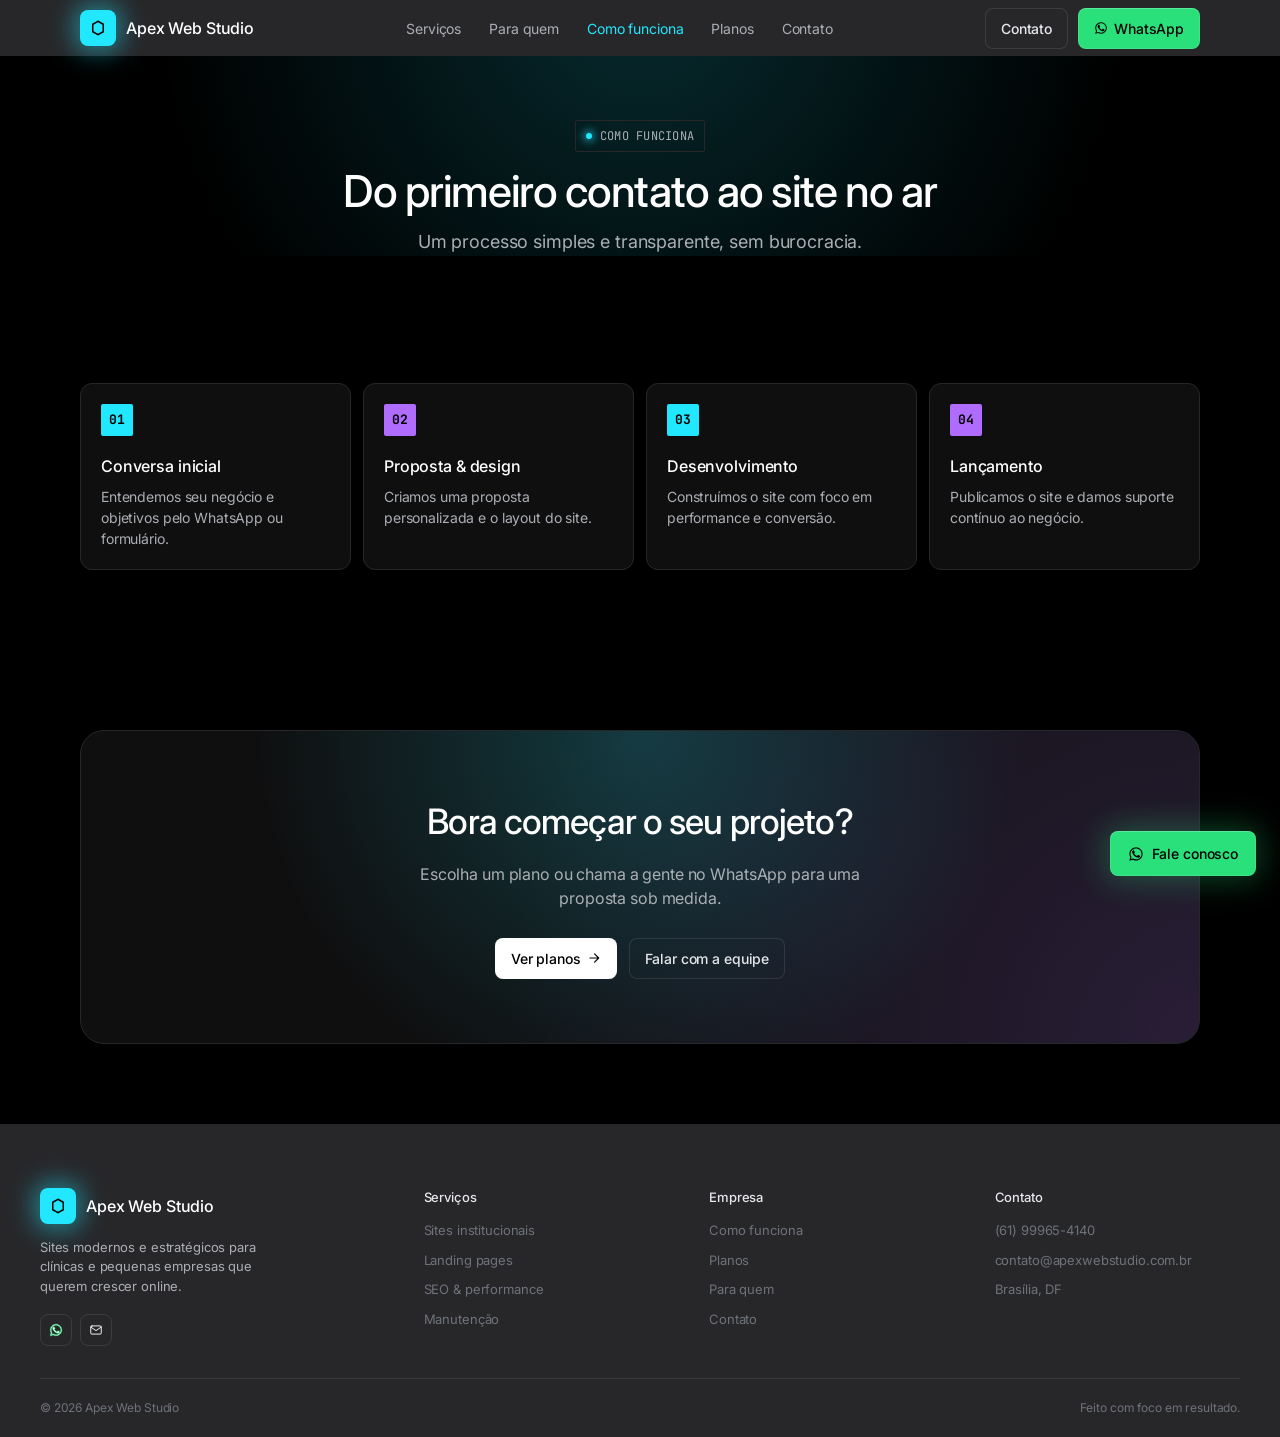
==== como-funciona.html @ 2ce40669 "Reestrutura o site em múltiplas páginas com tema obsidian/cyan Divide o site em páginas separadas (I" ====
<!DOCTYPE html>
<html lang="pt-BR">
<head>
<meta charset="UTF-8">
<meta name="viewport" content="width=device-width, initial-scale=1.0">
<title>Como funciona — Apex Web Studio</title>
<meta name="description" content="Do primeiro contato ao site no ar: veja como funciona o processo da Apex Web Studio.">
<meta property="og:type" content="website">
<meta property="og:locale" content="pt_BR">
<meta property="og:site_name" content="Apex Web Studio">
<meta property="og:title" content="Como funciona — Apex Web Studio">
<meta property="og:description" content="Do primeiro contato ao site no ar: veja como funciona o processo da Apex Web Studio.">
<link rel="preconnect" href="https://fonts.googleapis.com">
<link rel="preconnect" href="https://fonts.gstatic.com" crossorigin>
<link href="https://fonts.googleapis.com/css2?family=Inter:wght@400;500&family=JetBrains+Mono:wght@400&display=swap" rel="stylesheet">
<link rel="stylesheet" href="assets/style.css">
</head>
<body>

<svg width="0" height="0" style="position:absolute">
  <symbol id="i-arrow" viewBox="0 0 24 24" fill="none" stroke="currentColor" stroke-width="2" stroke-linecap="round" stroke-linejoin="round"><path d="M5 12h14M13 5l7 7-7 7"/></symbol>
  <symbol id="i-menu" viewBox="0 0 24 24" fill="none" stroke="currentColor" stroke-width="1.8" stroke-linecap="round"><path d="M4 6h16M4 12h16M4 18h16"/></symbol>
  <symbol id="i-whatsapp" viewBox="0 0 24 24" fill="currentColor"><path d="M17.47 14.38c-.29-.15-1.71-.85-1.98-.94-.27-.1-.46-.15-.66.15-.2.29-.76.94-.93 1.13-.17.2-.34.22-.63.07-.29-.15-1.22-.45-2.32-1.44-.86-.77-1.44-1.71-1.6-2-.17-.29-.02-.45.13-.6.13-.13.29-.34.44-.51.15-.17.2-.29.29-.49.1-.2.05-.37-.02-.51-.07-.15-.66-1.6-.91-2.19-.24-.58-.48-.5-.66-.51h-.56c-.2 0-.51.07-.78.37-.27.29-1.02 1-1.02 2.44s1.05 2.83 1.19 3.02c.15.2 2.06 3.15 5 4.42.7.3 1.24.48 1.67.61.7.22 1.34.19 1.84.12.56-.08 1.71-.7 1.96-1.37.24-.68.24-1.26.17-1.37-.07-.12-.27-.2-.56-.34z"/><path d="M12.04 2C6.58 2 2.13 6.45 2.13 11.91c0 1.83.5 3.55 1.35 5.03L2 22l5.2-1.44a9.87 9.87 0 004.84 1.25c5.46 0 9.9-4.45 9.9-9.9C21.95 6.45 17.5 2 12.04 2zm0 18.03a8.22 8.22 0 01-4.19-1.15l-.3-.18-3.09.86.83-3.02-.2-.31a8.19 8.19 0 01-1.26-4.32c0-4.53 3.69-8.22 8.23-8.22 2.2 0 4.26.86 5.82 2.42a8.16 8.16 0 012.41 5.81c0 4.54-3.7 8.11-8.24 8.11z"/></symbol>
  <symbol id="i-mail" viewBox="0 0 24 24" fill="none" stroke="currentColor" stroke-width="1.6" stroke-linecap="round" stroke-linejoin="round"><rect x="3" y="5" width="18" height="14" rx="2"/><path d="M3 7l9 6 9-6"/></symbol>
</svg>

<nav class="nav">
  <div class="wrap">
    <a href="index.html" class="brand">
      <span class="brand-mark"><svg viewBox="0 0 24 24" fill="none" stroke-width="2" stroke-linecap="round"><path d="M12 3l7 4v10l-7 4-7-4V7z"/></svg></span>
      Apex Web Studio
    </a>
    <div class="nav-links" id="navLinks">
      <a href="servicos.html">Serviços</a>
      <a href="para-quem.html">Para quem</a>
      <a href="como-funciona.html" class="is-active">Como funciona</a>
      <a href="planos.html">Planos</a>
      <a href="contato.html">Contato</a>
    </div>
    <div class="nav-actions">
      <a class="btn btn-ghost" href="contato.html">Contato</a>
      <a class="btn btn-whatsapp" href="https://wa.me/5561999654140?text=Ol%C3%A1!%20Quero%20um%20site%20para%20meu%20neg%C3%B3cio." target="_blank" rel="noopener">
        <svg viewBox="0 0 24 24"><use href="#i-whatsapp"/></svg> WhatsApp
      </a>
      <button class="nav-toggle" id="navToggle" aria-label="Menu" aria-expanded="false" aria-controls="navLinks"><svg viewBox="0 0 24 24" width="22" height="22"><use href="#i-menu"/></svg></button>
    </div>
  </div>
</nav>

<main>

  <header class="page-header glow-cyan">
    <div class="wrap">
      <span class="tag"><span class="dot"></span>Como funciona</span>
      <h1>Do primeiro contato ao site no ar</h1>
      <p>Um processo simples e transparente, sem burocracia.</p>
    </div>
  </header>

  <section class="section">
    <div class="wrap">
      <div class="grid grid-4">
        <div class="card step">
          <span class="step-num">01</span>
          <h4>Conversa inicial</h4>
          <p>Entendemos seu negócio e objetivos pelo WhatsApp ou formulário.</p>
        </div>
        <div class="card step">
          <span class="step-num">02</span>
          <h4>Proposta &amp; design</h4>
          <p>Criamos uma proposta personalizada e o layout do site.</p>
        </div>
        <div class="card step">
          <span class="step-num">03</span>
          <h4>Desenvolvimento</h4>
          <p>Construímos o site com foco em performance e conversão.</p>
        </div>
        <div class="card step">
          <span class="step-num">04</span>
          <h4>Lançamento</h4>
          <p>Publicamos o site e damos suporte contínuo ao negócio.</p>
        </div>
      </div>
    </div>
  </section>

  <section class="section">
    <div class="wrap">
      <div class="cta">
        <div class="cta-content">
          <h2>Bora começar o seu projeto?</h2>
          <p>Escolha um plano ou chama a gente no WhatsApp para uma proposta sob medida.</p>
          <div class="cta-actions">
            <a class="btn btn-primary" href="planos.html">Ver planos <svg viewBox="0 0 24 24"><use href="#i-arrow"/></svg></a>
            <a class="btn btn-ghost" href="contato.html">Falar com a equipe</a>
          </div>
        </div>
      </div>
    </div>
  </section>

</main>

<footer>
  <div class="wrap footer-grid">
    <div class="footer-brand">
      <a href="index.html" class="brand">
        <span class="brand-mark"><svg viewBox="0 0 24 24" fill="none" stroke-width="2" stroke-linecap="round"><path d="M12 3l7 4v10l-7 4-7-4V7z"/></svg></span>
        Apex Web Studio
      </a>
      <p>Sites modernos e estratégicos para clínicas e pequenas empresas que querem crescer online.</p>
      <div class="footer-social">
        <a class="i-green" href="https://wa.me/5561999654140" target="_blank" rel="noopener" aria-label="WhatsApp"><svg viewBox="0 0 24 24"><use href="#i-whatsapp"/></svg></a>
        <a class="i-cyan" href="mailto:contato@apexwebstudio.com.br" aria-label="E-mail"><svg viewBox="0 0 24 24"><use href="#i-mail"/></svg></a>
      </div>
    </div>

    <div class="footer-col">
      <h5>Serviços</h5>
      <ul>
        <li><a href="servicos.html">Sites institucionais</a></li>
        <li><a href="servicos.html">Landing pages</a></li>
        <li><a href="servicos.html">SEO &amp; performance</a></li>
        <li><a href="servicos.html">Manutenção</a></li>
      </ul>
    </div>

    <div class="footer-col">
      <h5>Empresa</h5>
      <ul>
        <li><a href="como-funciona.html">Como funciona</a></li>
        <li><a href="planos.html">Planos</a></li>
        <li><a href="para-quem.html">Para quem</a></li>
        <li><a href="contato.html">Contato</a></li>
      </ul>
    </div>

    <div class="footer-col">
      <h5>Contato</h5>
      <ul>
        <li><a href="https://wa.me/5561999654140" target="_blank" rel="noopener">(61) 99965-4140</a></li>
        <li><a href="mailto:contato@apexwebstudio.com.br">contato@apexwebstudio.com.br</a></li>
        <li>Brasília, DF</li>
      </ul>
    </div>
  </div>
  <div class="wrap footer-bottom">
    <span>© <span id="year"></span> Apex Web Studio</span>
    <span>Feito com foco em resultado.</span>
  </div>
</footer>

<a class="wa-float" href="https://wa.me/5561999654140?text=Ol%C3%A1!%20Vim%20pelo%20site%20e%20quero%20saber%20mais." target="_blank" rel="noopener" aria-label="Falar no WhatsApp">
  <svg viewBox="0 0 24 24"><use href="#i-whatsapp"/></svg>
  <span>Fale conosco</span>
</a>

<script src="assets/app.js"></script>
</body>
</html>
---- assets/style.css ----
:root{
  --obsidian:#000000;
  --carbon:#0f0f10;
  --graphite:#27272a;
  --filament:#e5e7eb;
  --paper:#ffffff;
  --fog:#abafb4;
  --ash:#6e727a;
  --mist:#99a1af;
  --silver:#cad5e2;
  --slate:#364153;

  --cyan:#22e8ff;
  --violet:#b06bff;
  --amber:#ffc266;
  --green:#29e07a;

  --font-sans:'Inter',ui-sans-serif,system-ui,sans-serif;
  --font-mono:'JetBrains Mono',ui-monospace,SFMono-Regular,Menlo,monospace;

  --gap-section:80px;
  --gap-element:12px;
  --pad-card:20px;

  --radius-badge:2px;
  --radius-btn:8px;
  --radius-card:12px;
  --radius-panel:18px;
  --radius-hero:24px;

  --hairline:rgba(255,255,255,.1) 0 0 0 1px inset, rgba(255,255,255,.15) 0 1px 0 0 inset;
  --shadow-card:rgba(0,0,0,.05) 0 1px 2px 0;
  --glow-cyan:rgba(34,232,255,.25) 0 0 40px 6px;
  --glow-violet:rgba(176,107,255,.25) 0 0 40px 6px;
  --glow-green:rgba(41,224,122,.3) 0 0 32px 4px;
}

*{ margin:0; padding:0; box-sizing:border-box; }
html{ scroll-behavior:smooth; }
body{
  background:var(--obsidian);
  color:var(--paper);
  font-family:var(--font-sans);
  font-size:16px;
  line-height:1.5;
  letter-spacing:-.008em;
}
a{ color:inherit; text-decoration:none; }
ul{ list-style:none; }
img{ max-width:100%; display:block; }
button{ font:inherit; cursor:pointer; }
input,select,textarea{ font:inherit; }

.wrap{ max-width:1200px; margin:0 auto; padding:0 40px; }
.section{ padding:var(--gap-section) 0; }
.section-alt{ background:var(--carbon); border-top:1px solid var(--graphite); border-bottom:1px solid var(--graphite); }

@media (max-width:640px){
  .wrap{ padding:0 20px; }
  .section{ padding:56px 0; }
  :root{ --pad-card:16px; }
}

/* nav */
.nav{
  position:sticky; top:0; z-index:50;
  background:var(--graphite);
  height:56px;
}
.nav .wrap{ height:100%; display:flex; align-items:center; justify-content:space-between; gap:24px; }
.brand{ display:flex; align-items:center; gap:10px; font-weight:500; }
.brand-mark{
  width:36px; height:36px; border-radius:var(--radius-btn);
  background:var(--cyan);
  box-shadow:0 0 24px 6px rgba(34,232,255,.45);
  display:flex; align-items:center; justify-content:center;
}
.brand-mark svg{ width:18px; height:18px; stroke:var(--obsidian); }

.nav-links{ display:flex; gap:28px; font-size:14px; color:var(--fog); }
.nav-links a:hover{ color:var(--paper); }
.nav-links a.is-active{ color:var(--cyan); }

.nav-actions{ display:flex; align-items:center; gap:10px; }
.nav-toggle{ display:none; background:none; border:0; color:var(--paper); }

@media (max-width:860px){
  .nav-links{
    display:none; position:absolute; top:56px; left:0; right:0;
    flex-direction:column; gap:16px;
    background:var(--graphite);
    padding:20px 40px;
    box-shadow:rgba(0,0,0,.4) 0 8px 16px;
  }
  .nav-links.is-open{ display:flex; }
  .nav-toggle{ display:block; }
}

/* buttons */
.btn{
  display:inline-flex; align-items:center; gap:6px;
  border-radius:var(--radius-btn);
  padding:10px 16px;
  font-size:14px; font-weight:500;
  border:0;
  transition:box-shadow .2s ease, background .2s ease;
}
.btn svg{ width:14px; height:14px; }
.btn-primary{
  background:var(--paper); color:var(--obsidian);
  box-shadow:var(--hairline);
}
.btn-primary:hover{ box-shadow:var(--hairline), var(--glow-cyan); }
.btn-ghost{
  background:transparent; color:var(--filament);
  box-shadow:rgba(255,255,255,.1) 0 0 0 1px inset;
}
.btn-ghost:hover{ background:var(--graphite); }
.btn-whatsapp{
  background:var(--green); color:var(--obsidian);
  box-shadow:var(--hairline);
}
.btn-whatsapp:hover{ box-shadow:var(--hairline), var(--glow-green); }
.btn-block{ width:100%; justify-content:center; }

.command-badge{
  display:inline-flex; align-items:center; gap:8px;
  font-family:var(--font-mono); font-size:13px; color:var(--filament);
  background:var(--carbon);
  border:1px solid rgba(41,224,122,.35);
  border-radius:var(--radius-btn);
  padding:8px 14px;
  transition:border-color .2s ease;
}
.command-badge svg:first-child{ width:14px; height:14px; stroke:var(--green); flex-shrink:0; }
.command-badge svg:last-child{ width:14px; height:14px; stroke:var(--mist); flex-shrink:0; }
.command-badge.is-copied{ border-color:var(--green); }
.command-badge.is-copied svg:last-child{ stroke:var(--green); }

.tag{
  display:inline-flex; align-items:center; gap:8px;
  font-family:var(--font-mono); font-size:12px; letter-spacing:.02em; text-transform:uppercase;
  color:var(--fog);
  border:1px solid var(--graphite);
  border-radius:var(--radius-badge);
  padding:6px 10px;
}
.tag .dot{ width:6px; height:6px; border-radius:50%; background:var(--cyan); box-shadow:0 0 8px 2px rgba(34,232,255,.7); }
.tag.violet .dot{ background:var(--violet); box-shadow:0 0 8px 2px rgba(176,107,255,.7); }

/* hero */
.hero .wrap{
  display:grid; grid-template-columns:1fr 1fr; gap:56px; align-items:center;
  padding-top:72px; padding-bottom:96px;
  position:relative;
}
.hero-copy{ position:relative; z-index:1; }
.hero-copy .tag{ margin-bottom:24px; }
.hero-copy h1{
  font-size:56px; font-weight:500; line-height:1; letter-spacing:-.04em;
  margin-bottom:20px;
}
.hero-copy h1 em{ font-style:normal; color:var(--cyan); }
.hero-copy p{
  font-size:18px; line-height:1.4; color:var(--fog);
  max-width:440px; margin-bottom:32px;
}
.hero-actions{ display:flex; flex-wrap:wrap; gap:var(--gap-element); }

.hero-visual{ position:relative; }
.hero-visual::before{
  content:'';
  position:absolute; inset:-40px;
  background:radial-gradient(circle at 60% 40%, rgba(34,232,255,.2), transparent 70%),
             radial-gradient(circle at 20% 80%, rgba(176,107,255,.14), transparent 60%);
  z-index:0;
}
.editor{
  position:relative; z-index:1;
  background:var(--carbon);
  border:1px solid var(--graphite);
  border-radius:var(--radius-card);
  box-shadow:var(--shadow-card), var(--glow-cyan);
  overflow:hidden;
}
.editor-bar{
  display:flex; align-items:center; padding:12px 16px;
  border-bottom:1px solid var(--graphite);
}
.editor-dots{ display:flex; gap:6px; }
.editor-dots span{ width:8px; height:8px; border-radius:50%; background:var(--graphite); }
.editor-file{ flex:1; text-align:center; font-family:var(--font-mono); font-size:13px; color:var(--mist); }
.editor-copy{ width:14px; height:14px; stroke:var(--mist); }
.editor-body{ padding:24px; font-family:var(--font-mono); font-size:13px; line-height:1.7; }
.editor-body .kw{ color:var(--amber); }
.editor-body .str{ color:var(--cyan); }
.editor-body .cm{ color:var(--slate); }
.editor-body .in{ padding-left:20px; }

.editor-stats{
  display:grid; grid-template-columns:repeat(3,1fr); gap:1px;
  background:var(--graphite); border-top:1px solid var(--graphite);
}
.editor-stats div{ background:var(--carbon); padding:16px; text-align:center; }
.editor-stats strong{ display:block; font-size:20px; font-weight:500; color:var(--cyan); }
.editor-stats span{ font-size:12px; color:var(--ash); }

@media (max-width:980px){
  .hero .wrap{ grid-template-columns:1fr; padding-top:48px; }
  .hero-visual{ order:-1; max-width:460px; margin:0 auto; }
  .hero-copy h1{ font-size:42px; }
}

/* page header (non-home pages) */
.page-header{ position:relative; text-align:center; padding:64px 0 48px; overflow:hidden; }
.page-header::before{
  content:''; position:absolute; left:0; right:0; top:-60px; height:260px; z-index:-1;
}
.page-header.glow-cyan::before{ background:radial-gradient(circle at 50% 0%, rgba(34,232,255,.18), transparent 70%); }
.page-header.glow-violet::before{ background:radial-gradient(circle at 50% 0%, rgba(176,107,255,.2), transparent 70%); }
.page-header .tag{ margin:0 auto 16px; }
.page-header h1{ font-size:44px; font-weight:500; letter-spacing:-.03em; line-height:1.05; margin-bottom:14px; }
.page-header p{ font-size:18px; color:var(--fog); max-width:520px; margin:0 auto; }

/* trust row */
.trust{ border-top:1px solid var(--graphite); border-bottom:1px solid var(--graphite); }
.trust .wrap{ padding:24px 40px; display:flex; align-items:center; justify-content:center; gap:40px; flex-wrap:wrap; }
.trust span{ font-family:var(--font-mono); font-size:13px; color:var(--ash); }

/* section heading */
.heading{ max-width:600px; margin-bottom:48px; }
.heading.center{ margin-left:auto; margin-right:auto; text-align:center; }
.heading .tag{ margin-bottom:16px; }
.heading h2{ font-size:35px; font-weight:500; letter-spacing:-.025em; line-height:1; margin-bottom:16px; }
.heading p{ font-size:18px; line-height:1.4; color:var(--fog); }

/* cards grid */
.grid{ display:grid; gap:var(--gap-element); }
.grid-3{ grid-template-columns:repeat(3,1fr); }
.grid-4{ grid-template-columns:repeat(4,1fr); }

@media (max-width:980px){
  .grid-3{ grid-template-columns:repeat(2,1fr); }
  .grid-4{ grid-template-columns:repeat(2,1fr); }
}
@media (max-width:560px){
  .grid-3, .grid-4{ grid-template-columns:1fr; }
}

.card{
  background:var(--carbon);
  border:1px solid var(--graphite);
  border-radius:var(--radius-card);
  padding:var(--pad-card);
  box-shadow:var(--shadow-card);
  transition:transform .2s ease, border-color .2s ease;
}
.card:hover{ transform:translateY(-3px); }
.card-icon{
  width:40px; height:40px;
  border-radius:var(--radius-btn);
  border:1px solid var(--graphite);
  display:flex; align-items:center; justify-content:center;
  margin-bottom:20px;
}
.card-icon svg{ width:18px; height:18px; stroke:var(--silver); }
.card-icon.c-cyan{ background:rgba(34,232,255,.1); border-color:rgba(34,232,255,.4); }
.card-icon.c-cyan svg{ stroke:var(--cyan); }
.card-icon.c-violet{ background:rgba(176,107,255,.1); border-color:rgba(176,107,255,.4); }
.card-icon.c-violet svg{ stroke:var(--violet); }
.card-icon.c-amber{ background:rgba(255,194,102,.1); border-color:rgba(255,194,102,.4); }
.card-icon.c-amber svg{ stroke:var(--amber); }
.card-icon.c-green{ background:rgba(41,224,122,.1); border-color:rgba(41,224,122,.4); }
.card-icon.c-green svg{ stroke:var(--green); }
.card h3{ font-size:16px; font-weight:500; margin-bottom:8px; }
.card p{ font-size:14px; color:var(--fog); }

.segment{ text-align:center; }
.segment .card-icon{ margin:0 auto 16px; }

/* process */
.step-num{
  display:inline-flex; align-items:center; justify-content:center;
  width:32px; height:32px;
  font-family:var(--font-mono); font-size:13px; font-weight:700; color:var(--obsidian);
  background:var(--cyan);
  border-radius:var(--radius-badge);
  margin-bottom:18px;
}
.step:nth-child(even) .step-num{ background:var(--violet); }
.step h4{ font-size:16px; font-weight:500; margin-bottom:8px; }
.step p{ font-size:14px; color:var(--fog); }

/* pricing */
.price-card{ display:flex; flex-direction:column; }
.price-card.is-featured{
  border-color:rgba(176,107,255,.45);
  box-shadow:var(--shadow-card), rgba(176,107,255,.22) 0 0 30px 4px;
}
.price-card .tag{ align-self:flex-start; margin-bottom:16px; }
.price-card h3{ font-size:18px; font-weight:500; margin-bottom:6px; }
.price-card .desc{ font-size:13px; color:var(--ash); margin-bottom:20px; }
.price-card .amount{ font-size:35px; font-weight:500; letter-spacing:-.025em; margin-bottom:24px; }
.price-card .amount small{ font-size:14px; font-weight:400; color:var(--fog); }
.price-card ul{ display:flex; flex-direction:column; gap:12px; margin-bottom:24px; flex:1; }
.price-card li{ display:flex; gap:10px; font-size:14px; color:var(--fog); }
.price-card li svg{ width:16px; height:16px; stroke:var(--cyan); flex-shrink:0; margin-top:2px; }
.price-card.is-featured li svg{ stroke:var(--violet); }

/* testimonials */
.testimonial .stars{ color:var(--amber); font-size:14px; letter-spacing:2px; margin-bottom:16px; }
.testimonial p{ font-size:14px; color:var(--filament); margin-bottom:20px; }
.testimonial-author{ display:flex; align-items:center; gap:12px; }
.avatar{
  width:36px; height:36px; border-radius:var(--radius-badge);
  background:var(--graphite);
  display:flex; align-items:center; justify-content:center;
  font-family:var(--font-mono); font-size:12px; color:var(--cyan);
}
.testimonial-author strong{ display:block; font-size:13px; font-weight:500; }
.testimonial-author span{ font-size:12px; color:var(--ash); }

/* faq */
.faq{ max-width:720px; margin:0 auto; }
.faq-item{
  border:1px solid var(--graphite);
  border-radius:var(--radius-card);
  margin-bottom:8px;
  overflow:hidden;
}
.faq-q{
  width:100%; display:flex; align-items:center; justify-content:space-between; gap:16px;
  background:var(--carbon); border:0; color:var(--paper);
  font-size:15px; font-weight:500;
  padding:18px 20px; text-align:left;
}
.faq-q svg{ width:16px; height:16px; stroke:var(--cyan); flex-shrink:0; transition:transform .2s; }
.faq-item.is-open .faq-q svg{ transform:rotate(45deg); }
.faq-a{ max-height:0; overflow:hidden; transition:max-height .2s ease; }
.faq-a p{ font-size:14px; color:var(--fog); padding:0 20px 18px; }
.faq-item.is-open .faq-a{ max-height:160px; }

/* contact */
.contact{
  display:grid; grid-template-columns:.85fr 1.15fr; gap:40px;
  background:var(--carbon);
  border:1px solid var(--graphite);
  border-radius:var(--radius-panel);
  padding:40px;
}
.contact-info h2{ font-size:24px; font-weight:500; margin-bottom:12px; }
.contact-info p{ font-size:14px; color:var(--fog); margin-bottom:28px; }
.contact-list{ display:flex; flex-direction:column; gap:18px; }
.contact-list li{ display:flex; align-items:center; gap:14px; }
.contact-list .card-icon{ margin:0; width:38px; height:38px; flex-shrink:0; }
.contact-list strong{ display:block; font-size:13px; font-weight:500; }
.contact-list span{ font-size:12px; color:var(--ash); }

.field{ margin-bottom:16px; }
.field label{ display:block; font-size:12px; color:var(--fog); margin-bottom:6px; }
.field input, .field select, .field textarea{
  width:100%;
  background:var(--obsidian);
  color:var(--paper);
  border-radius:var(--radius-btn);
  box-shadow:rgba(255,255,255,.1) 0 0 0 1px inset;
  border:0;
  padding:11px 14px;
  font-size:14px;
}
.field input::placeholder, .field textarea::placeholder{ color:var(--ash); }
.field input:focus, .field select:focus, .field textarea:focus{
  outline:0;
  box-shadow:rgba(34,232,255,.6) 0 0 0 1px inset;
}
.field textarea{ min-height:96px; resize:vertical; }
.field-row{ display:grid; grid-template-columns:1fr 1fr; gap:16px; }
.form-note{ font-size:12px; color:var(--ash); text-align:center; margin-top:14px; }
.form-success{
  display:none; align-items:center; gap:8px;
  font-size:13px; color:var(--green);
  margin-top:14px;
}
.form-success.is-visible{ display:flex; }
.form-success svg{ width:16px; height:16px; stroke:var(--green); }

@media (max-width:900px){
  .contact{ grid-template-columns:1fr; padding:28px; }
  .field-row{ grid-template-columns:1fr; }
}

/* cta banner */
.cta{
  position:relative;
  text-align:center;
  background:var(--carbon);
  border:1px solid var(--graphite);
  border-radius:var(--radius-hero);
  padding:64px 40px;
  overflow:hidden;
}
.cta::before{
  content:'';
  position:absolute; inset:0;
  background:radial-gradient(circle at 50% 0%, rgba(34,232,255,.2), transparent 60%),
             radial-gradient(circle at 100% 100%, rgba(176,107,255,.16), transparent 60%);
}
.cta-content{ position:relative; }
.cta h2{ font-size:35px; font-weight:500; letter-spacing:-.025em; margin-bottom:14px; }
.cta p{ font-size:16px; color:var(--fog); max-width:460px; margin:0 auto 28px; }
.cta-actions{ display:flex; justify-content:center; gap:var(--gap-element); flex-wrap:wrap; }

/* footer */
footer{ background:var(--graphite); }
.footer-grid{
  display:grid; grid-template-columns:1.4fr 1fr 1fr 1fr; gap:40px;
  padding:64px 0 32px;
}
.footer-brand p{ font-size:13px; color:var(--fog); margin-top:14px; max-width:260px; }
.footer-social{ display:flex; gap:8px; margin-top:18px; }
.footer-social a{
  width:32px; height:32px; border-radius:var(--radius-btn);
  border:1px solid rgba(255,255,255,.1);
  display:flex; align-items:center; justify-content:center;
}
.footer-social svg{ width:14px; height:14px; }
.footer-social .i-green svg{ stroke:var(--green); }
.footer-social .i-cyan svg{ stroke:var(--cyan); }
.footer-col h5{ font-size:13px; font-weight:500; color:var(--filament); margin-bottom:14px; }
.footer-col ul{ display:flex; flex-direction:column; gap:10px; }
.footer-col a, .footer-col li{ font-size:13px; color:var(--ash); }
.footer-col a:hover{ color:var(--cyan); }
.footer-bottom{
  border-top:1px solid rgba(255,255,255,.08);
  padding:20px 0;
  display:flex; justify-content:space-between; flex-wrap:wrap; gap:8px;
  font-size:12px; color:var(--ash);
}

@media (max-width:860px){
  .footer-grid{ grid-template-columns:1fr 1fr; }
}
@media (max-width:560px){
  .footer-grid{ grid-template-columns:1fr; }
}

/* whatsapp float */
.wa-float{
  position:fixed; right:24px; bottom:24px; z-index:60;
  display:flex; align-items:center; gap:8px;
  background:var(--green); color:var(--obsidian);
  border-radius:var(--radius-btn);
  padding:12px 18px;
  font-size:14px; font-weight:500;
  box-shadow:var(--hairline), var(--glow-green);
}
.wa-float svg{ width:16px; height:16px; }

@media (max-width:560px){
  .wa-float span{ display:none; }
  .wa-float{ padding:14px; }
}
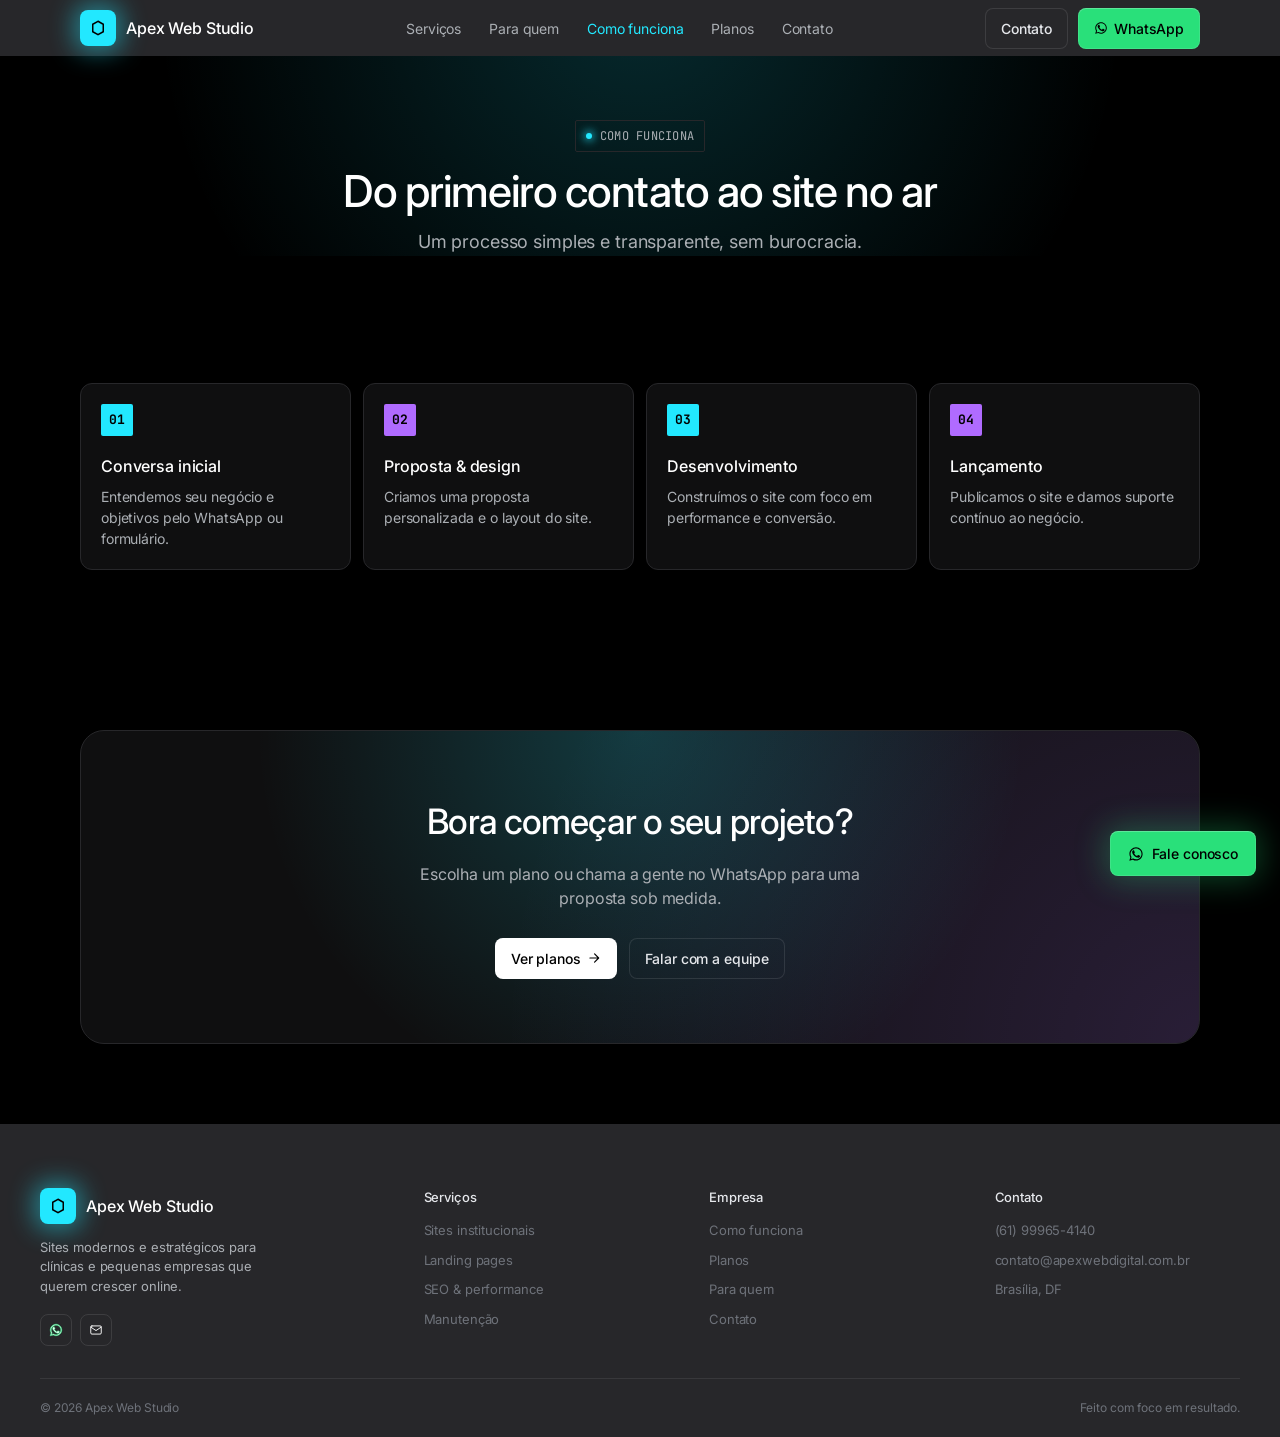
==== commit c5c852a2: "Adiciona canonical/og:url, sitemap e robots.txt; atualiza e-mail de contato Aponta canonical e og:ur" ====
--- a/como-funciona.html
+++ b/como-funciona.html
@@ -10,6 +10,8 @@
 <meta property="og:site_name" content="Apex Web Studio">
 <meta property="og:title" content="Como funciona — Apex Web Studio">
 <meta property="og:description" content="Do primeiro contato ao site no ar: veja como funciona o processo da Apex Web Studio.">
+<meta property="og:url" content="https://apexwebdigital.com.br/como-funciona.html">
+<link rel="canonical" href="https://apexwebdigital.com.br/como-funciona.html">
 <link rel="preconnect" href="https://fonts.googleapis.com">
 <link rel="preconnect" href="https://fonts.gstatic.com" crossorigin>
 <link href="https://fonts.googleapis.com/css2?family=Inter:wght@400;500&family=JetBrains+Mono:wght@400&display=swap" rel="stylesheet">
@@ -111,7 +113,7 @@
       <p>Sites modernos e estratégicos para clínicas e pequenas empresas que querem crescer online.</p>
       <div class="footer-social">
         <a class="i-green" href="https://wa.me/5561999654140" target="_blank" rel="noopener" aria-label="WhatsApp"><svg viewBox="0 0 24 24"><use href="#i-whatsapp"/></svg></a>
-        <a class="i-cyan" href="mailto:contato@apexwebstudio.com.br" aria-label="E-mail"><svg viewBox="0 0 24 24"><use href="#i-mail"/></svg></a>
+        <a class="i-cyan" href="mailto:contato@apexwebdigital.com.br" aria-label="E-mail"><svg viewBox="0 0 24 24"><use href="#i-mail"/></svg></a>
       </div>
     </div>
 
@@ -139,7 +141,7 @@
       <h5>Contato</h5>
       <ul>
         <li><a href="https://wa.me/5561999654140" target="_blank" rel="noopener">(61) 99965-4140</a></li>
-        <li><a href="mailto:contato@apexwebstudio.com.br">contato@apexwebstudio.com.br</a></li>
+        <li><a href="mailto:contato@apexwebdigital.com.br">contato@apexwebdigital.com.br</a></li>
         <li>Brasília, DF</li>
       </ul>
     </div>
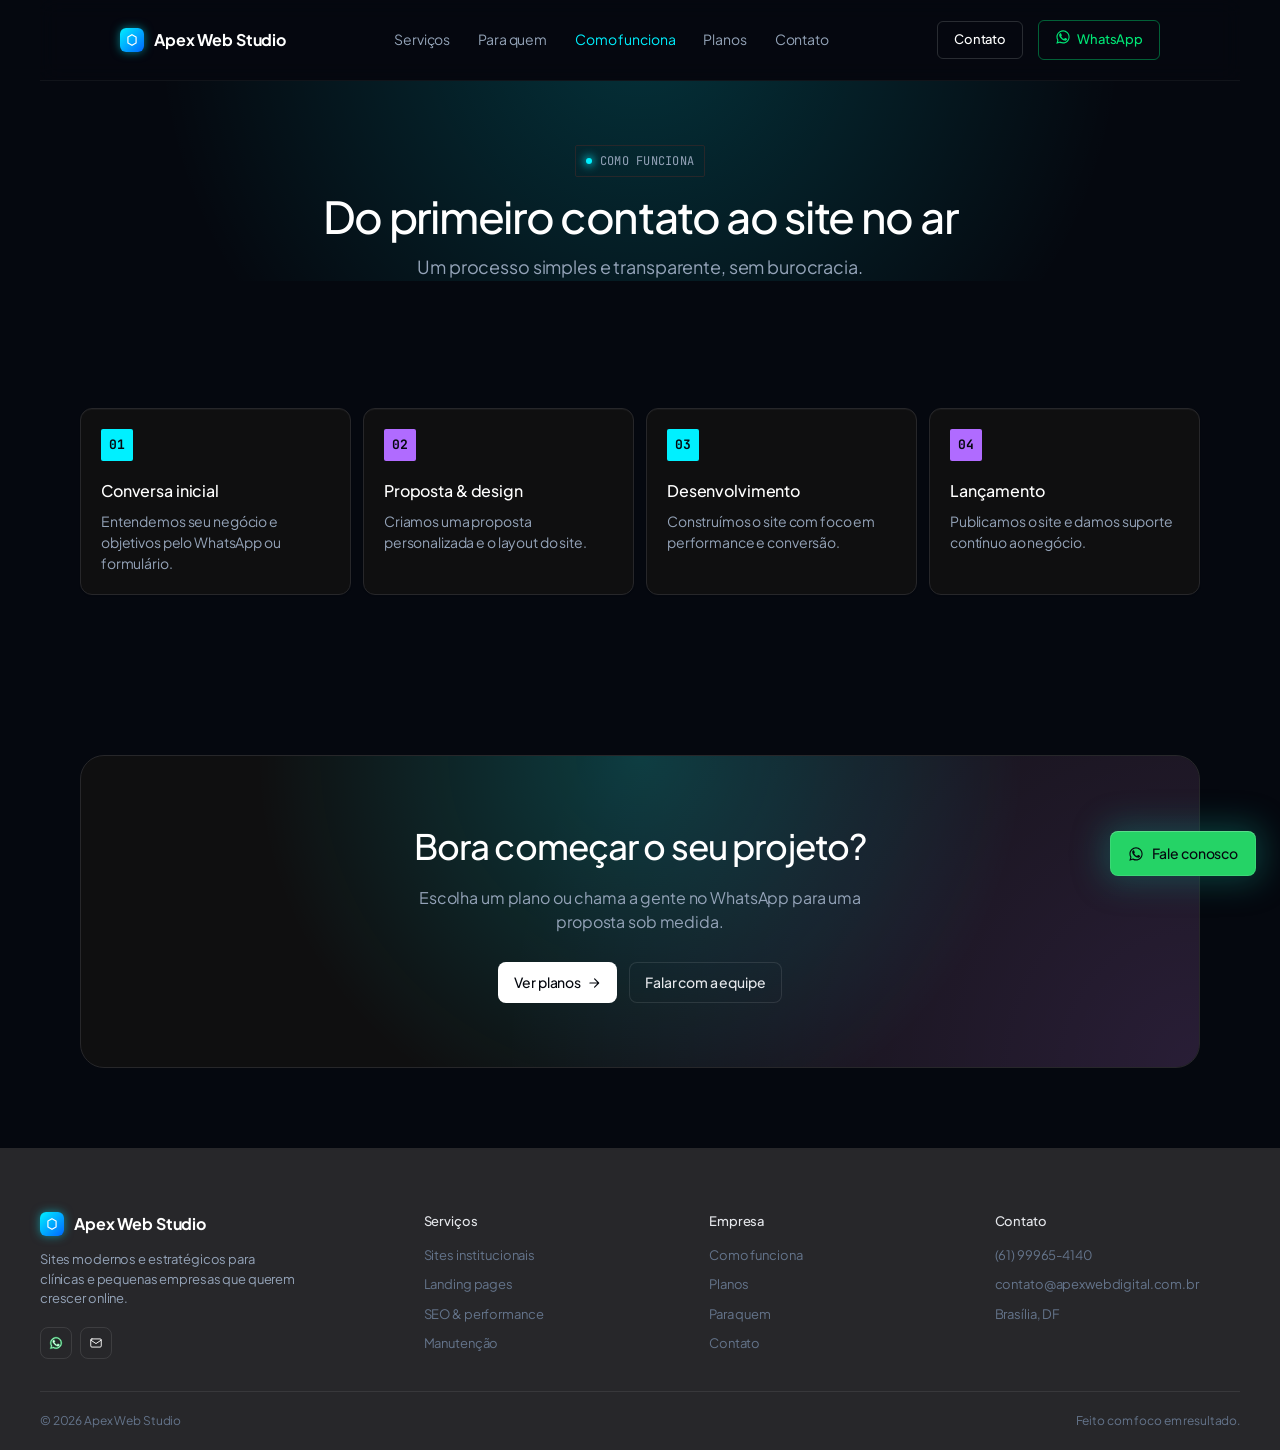
==== commit b305ef90: "Corrigindo e-mail para contato@apexwebdigital.com.br" ====
--- a/como-funciona.html
+++ b/como-funciona.html
@@ -14,7 +14,7 @@
 <link rel="canonical" href="https://apexwebdigital.com.br/como-funciona.html">
 <link rel="preconnect" href="https://fonts.googleapis.com">
 <link rel="preconnect" href="https://fonts.gstatic.com" crossorigin>
-<link href="https://fonts.googleapis.com/css2?family=Inter:wght@400;500&family=JetBrains+Mono:wght@400&display=swap" rel="stylesheet">
+<link href="https://fonts.googleapis.com/css2?family=Plus+Jakarta+Sans:wght@400;500;600;700&family=JetBrains+Mono:wght@400&display=swap" rel="stylesheet">
 <link rel="stylesheet" href="assets/style.css">
 </head>
 <body>
@@ -26,28 +26,26 @@
   <symbol id="i-mail" viewBox="0 0 24 24" fill="none" stroke="currentColor" stroke-width="1.6" stroke-linecap="round" stroke-linejoin="round"><rect x="3" y="5" width="18" height="14" rx="2"/><path d="M3 7l9 6 9-6"/></symbol>
 </svg>
 
-<nav class="nav">
-  <div class="wrap">
-    <a href="index.html" class="brand">
-      <span class="brand-mark"><svg viewBox="0 0 24 24" fill="none" stroke-width="2" stroke-linecap="round"><path d="M12 3l7 4v10l-7 4-7-4V7z"/></svg></span>
-      Apex Web Studio
+<header class="header">
+  <a href="index.html" class="logo-container">
+    <div class="logo-icon"><svg viewBox="0 0 24 24" fill="none" stroke-width="2" stroke-linecap="round"><path d="M12 3l7 4v10l-7 4-7-4V7z"/></svg></div>
+    <span class="logo-text">Apex Web Studio</span>
+  </a>
+  <nav class="nav-links" id="navLinks">
+    <a href="servicos.html">Serviços</a>
+    <a href="para-quem.html">Para quem</a>
+    <a href="como-funciona.html" class="is-active">Como funciona</a>
+    <a href="planos.html">Planos</a>
+    <a href="contato.html">Contato</a>
+  </nav>
+  <div class="header-buttons">
+    <a href="contato.html" class="btn-outline">Contato</a>
+    <a href="https://wa.me/5561999654140?text=Ol%C3%A1!%20Quero%20um%20site%20para%20meu%20neg%C3%B3cio." target="_blank" rel="noopener" class="btn-whatsapp-header">
+      <span class="whatsapp-icon"><svg viewBox="0 0 24 24"><use href="#i-whatsapp"/></svg></span> WhatsApp
     </a>
-    <div class="nav-links" id="navLinks">
-      <a href="servicos.html">Serviços</a>
-      <a href="para-quem.html">Para quem</a>
-      <a href="como-funciona.html" class="is-active">Como funciona</a>
-      <a href="planos.html">Planos</a>
-      <a href="contato.html">Contato</a>
-    </div>
-    <div class="nav-actions">
-      <a class="btn btn-ghost" href="contato.html">Contato</a>
-      <a class="btn btn-whatsapp" href="https://wa.me/5561999654140?text=Ol%C3%A1!%20Quero%20um%20site%20para%20meu%20neg%C3%B3cio." target="_blank" rel="noopener">
-        <svg viewBox="0 0 24 24"><use href="#i-whatsapp"/></svg> WhatsApp
-      </a>
-      <button class="nav-toggle" id="navToggle" aria-label="Menu" aria-expanded="false" aria-controls="navLinks"><svg viewBox="0 0 24 24" width="22" height="22"><use href="#i-menu"/></svg></button>
-    </div>
+    <button class="menu-toggle" id="navToggle" aria-label="Menu" aria-expanded="false" aria-controls="navLinks"><svg viewBox="0 0 24 24" width="22" height="22"><use href="#i-menu"/></svg></button>
   </div>
-</nav>
+</header>
 
 <main>
 
@@ -106,9 +104,9 @@
 <footer>
   <div class="wrap footer-grid">
     <div class="footer-brand">
-      <a href="index.html" class="brand">
-        <span class="brand-mark"><svg viewBox="0 0 24 24" fill="none" stroke-width="2" stroke-linecap="round"><path d="M12 3l7 4v10l-7 4-7-4V7z"/></svg></span>
-        Apex Web Studio
+      <a href="index.html" class="logo-container">
+        <div class="logo-icon"><svg viewBox="0 0 24 24" fill="none" stroke-width="2" stroke-linecap="round"><path d="M12 3l7 4v10l-7 4-7-4V7z"/></svg></div>
+        <span class="logo-text">Apex Web Studio</span>
       </a>
       <p>Sites modernos e estratégicos para clínicas e pequenas empresas que querem crescer online.</p>
       <div class="footer-social">
--- a/assets/style.css
+++ b/assets/style.css
@@ -1,21 +1,22 @@
 :root{
-  --obsidian:#000000;
+  --obsidian:#05080f;
   --carbon:#0f0f10;
   --graphite:#27272a;
   --filament:#e5e7eb;
   --paper:#ffffff;
-  --fog:#abafb4;
-  --ash:#6e727a;
+  --fog:#94a3b8;
+  --ash:#64748b;
   --mist:#99a1af;
   --silver:#cad5e2;
   --slate:#364153;
 
-  --cyan:#22e8ff;
+  --cyan:#00f0ff;
   --violet:#b06bff;
   --amber:#ffc266;
-  --green:#29e07a;
-
-  --font-sans:'Inter',ui-sans-serif,system-ui,sans-serif;
+  --green:#25d366;
+  --green-dark:#128c7e;
+
+  --font-sans:'Plus Jakarta Sans',ui-sans-serif,system-ui,sans-serif;
   --font-mono:'JetBrains Mono',ui-monospace,SFMono-Regular,Menlo,monospace;
 
   --gap-section:80px;
@@ -30,9 +31,9 @@
 
   --hairline:rgba(255,255,255,.1) 0 0 0 1px inset, rgba(255,255,255,.15) 0 1px 0 0 inset;
   --shadow-card:rgba(0,0,0,.05) 0 1px 2px 0;
-  --glow-cyan:rgba(34,232,255,.25) 0 0 40px 6px;
+  --glow-cyan:rgba(0,240,255,.25) 0 0 40px 6px;
   --glow-violet:rgba(176,107,255,.25) 0 0 40px 6px;
-  --glow-green:rgba(41,224,122,.3) 0 0 32px 4px;
+  --glow-green:rgba(18,140,126,.4) 0 0 32px 6px;
 }
 
 *{ margin:0; padding:0; box-sizing:border-box; }
@@ -44,6 +45,7 @@
   font-size:16px;
   line-height:1.5;
   letter-spacing:-.008em;
+  overflow-x:hidden;
 }
 a{ color:inherit; text-decoration:none; }
 ul{ list-style:none; }
@@ -61,39 +63,62 @@
   :root{ --pad-card:16px; }
 }
 
-/* nav */
-.nav{
-  position:sticky; top:0; z-index:50;
-  background:var(--graphite);
-  height:56px;
-}
-.nav .wrap{ height:100%; display:flex; align-items:center; justify-content:space-between; gap:24px; }
-.brand{ display:flex; align-items:center; gap:10px; font-weight:500; }
-.brand-mark{
-  width:36px; height:36px; border-radius:var(--radius-btn);
-  background:var(--cyan);
-  box-shadow:0 0 24px 6px rgba(34,232,255,.45);
+/* header */
+.header{
+  position:sticky; top:0; z-index:100;
+  display:flex; align-items:center; justify-content:space-between; gap:24px;
+  max-width:1200px; margin:0 auto;
+  padding:20px 80px;
+  background:rgba(5,8,15,.8);
+  backdrop-filter:blur(10px);
+  border-bottom:1px solid rgba(255,255,255,.05);
+}
+.logo-container{ display:flex; align-items:center; gap:10px; }
+.logo-icon{
+  width:24px; height:24px; border-radius:6px;
+  background:linear-gradient(135deg, #00f0ff, #0066ff);
+  box-shadow:0 0 10px rgba(0,240,255,.5);
   display:flex; align-items:center; justify-content:center;
 }
-.brand-mark svg{ width:18px; height:18px; stroke:var(--obsidian); }
+.logo-icon svg{ width:14px; height:14px; stroke:#ffffff; }
+.logo-text{ font-weight:700; font-size:16px; }
 
 .nav-links{ display:flex; gap:28px; font-size:14px; color:var(--fog); }
-.nav-links a:hover{ color:var(--paper); }
+.nav-links a:hover{ color:#ffffff; }
 .nav-links a.is-active{ color:var(--cyan); }
 
-.nav-actions{ display:flex; align-items:center; gap:10px; }
-.nav-toggle{ display:none; background:none; border:0; color:var(--paper); }
+.header-buttons{ display:flex; align-items:center; gap:15px; }
+.btn-outline, .btn-whatsapp-header{
+  background:transparent;
+  border:1px solid rgba(255,255,255,.15);
+  color:#ffffff;
+  padding:8px 16px;
+  border-radius:6px;
+  font-size:13px;
+  font-weight:500;
+  transition:background .2s ease;
+}
+.btn-outline:hover, .btn-whatsapp-header:hover{ background:rgba(255,255,255,.05); }
+.btn-whatsapp-header{
+  border-color:rgba(0,230,118,.4);
+  color:#00e676;
+  display:inline-flex; align-items:center; gap:6px;
+}
+.btn-whatsapp-header .whatsapp-icon svg{ width:16px; height:16px; }
+.menu-toggle{ display:none; background:none; border:0; color:var(--paper); }
 
 @media (max-width:860px){
   .nav-links{
-    display:none; position:absolute; top:56px; left:0; right:0;
+    display:none; position:absolute; top:100%; left:0; right:0;
     flex-direction:column; gap:16px;
-    background:var(--graphite);
+    background:rgba(5,8,15,.96);
+    backdrop-filter:blur(12px);
+    border-bottom:1px solid rgba(255,255,255,.1);
     padding:20px 40px;
     box-shadow:rgba(0,0,0,.4) 0 8px 16px;
   }
   .nav-links.is-open{ display:flex; }
-  .nav-toggle{ display:block; }
+  .menu-toggle{ display:block; }
 }
 
 /* buttons */
@@ -103,8 +128,10 @@
   padding:10px 16px;
   font-size:14px; font-weight:500;
   border:0;
-  transition:box-shadow .2s ease, background .2s ease;
-}
+  transition:box-shadow .2s ease, background .2s ease, transform .2s ease;
+}
+.btn:hover{ transform:translateY(-2px); }
+.btn:active{ transform:translateY(0) scale(.96); }
 .btn svg{ width:14px; height:14px; }
 .btn-primary{
   background:var(--paper); color:var(--obsidian);
@@ -117,7 +144,7 @@
 }
 .btn-ghost:hover{ background:var(--graphite); }
 .btn-whatsapp{
-  background:var(--green); color:var(--obsidian);
+  background:var(--green); color:#ffffff;
   box-shadow:var(--hairline);
 }
 .btn-whatsapp:hover{ box-shadow:var(--hairline), var(--glow-green); }
@@ -127,7 +154,7 @@
   display:inline-flex; align-items:center; gap:8px;
   font-family:var(--font-mono); font-size:13px; color:var(--filament);
   background:var(--carbon);
-  border:1px solid rgba(41,224,122,.35);
+  border:1px solid rgba(37,211,102,.35);
   border-radius:var(--radius-btn);
   padding:8px 14px;
   transition:border-color .2s ease;
@@ -145,70 +172,149 @@
   border-radius:var(--radius-badge);
   padding:6px 10px;
 }
-.tag .dot{ width:6px; height:6px; border-radius:50%; background:var(--cyan); box-shadow:0 0 8px 2px rgba(34,232,255,.7); }
+.tag .dot{ width:6px; height:6px; border-radius:50%; background:var(--cyan); box-shadow:0 0 8px 2px rgba(0,240,255,.7); }
 .tag.violet .dot{ background:var(--violet); box-shadow:0 0 8px 2px rgba(176,107,255,.7); }
 
 /* hero */
-.hero .wrap{
-  display:grid; grid-template-columns:1fr 1fr; gap:56px; align-items:center;
-  padding-top:72px; padding-bottom:96px;
+.hero-section{
   position:relative;
-}
-.hero-copy{ position:relative; z-index:1; }
-.hero-copy .tag{ margin-bottom:24px; }
-.hero-copy h1{
-  font-size:56px; font-weight:500; line-height:1; letter-spacing:-.04em;
+  display:flex; justify-content:space-between; align-items:center;
+  padding:60px 80px;
+  min-height:80vh;
+  background:
+    radial-gradient(circle at 10% 20%, rgba(0,168,232,.15) 0%, transparent 40%),
+    radial-gradient(circle at 90% 60%, rgba(212,160,23,.1) 0%, transparent 35%),
+    #05080f;
+  overflow:hidden;
+}
+
+.tag-badge{
+  display:inline-flex; align-items:center; gap:8px;
+  font-size:11px; font-weight:600; letter-spacing:1px;
+  color:var(--cyan);
+  background:rgba(0,240,255,.05);
+  border:1px solid rgba(0,240,255,.2);
+  border-radius:20px;
+  padding:6px 12px;
+  text-transform:uppercase;
   margin-bottom:20px;
 }
-.hero-copy h1 em{ font-style:normal; color:var(--cyan); }
-.hero-copy p{
-  font-size:18px; line-height:1.4; color:var(--fog);
-  max-width:440px; margin-bottom:32px;
-}
-.hero-actions{ display:flex; flex-wrap:wrap; gap:var(--gap-element); }
-
-.hero-visual{ position:relative; }
+.tag-badge .dot{
+  width:6px; height:6px; border-radius:50%; background:var(--cyan);
+  box-shadow:0 0 8px var(--cyan);
+  animation:tag-pulse 2s ease-in-out infinite;
+}
+@keyframes tag-pulse{ 0%, 100%{ opacity:1; } 50%{ opacity:.35; } }
+
+.hero-content{ position:relative; z-index:2; max-width:550px; }
+.hero-content h1{
+  font-size:48px; font-weight:700; line-height:1.1;
+  margin-bottom:20px;
+}
+.hero-content h1 span{ color:var(--cyan); }
+.hero-description{
+  color:var(--fog);
+  font-size:16px; line-height:1.6;
+  margin-bottom:35px;
+}
+.hero-cta{ display:flex; align-items:center; gap:15px; flex-wrap:wrap; }
+.btn-white{
+  background:#ffffff; color:#05080f;
+  padding:14px 28px; border-radius:8px;
+  font-weight:600; font-size:15px;
+  box-shadow:0 4px 20px rgba(255,255,255,.2);
+  transition:transform .2s;
+}
+.btn-white:hover{ transform:translateY(-2px); }
+.btn-green-glow{
+  display:flex; align-items:center; gap:8px;
+  background:linear-gradient(135deg, #00c853, #00e676);
+  color:#ffffff;
+  padding:14px 28px; border-radius:8px;
+  font-weight:600; font-size:15px;
+  box-shadow:0 0 25px rgba(0,230,118,.4);
+  border:1px solid rgba(255,255,255,.2);
+  transition:transform .2s;
+}
+.btn-green-glow:hover{ transform:translateY(-2px); }
+.btn-white:active, .btn-green-glow:active{ transform:scale(.96); }
+
+.hero-visual{ position:relative; z-index:2; }
 .hero-visual::before{
   content:'';
-  position:absolute; inset:-40px;
-  background:radial-gradient(circle at 60% 40%, rgba(34,232,255,.2), transparent 70%),
-             radial-gradient(circle at 20% 80%, rgba(176,107,255,.14), transparent 60%);
+  position:absolute; inset:-60px;
+  background:radial-gradient(circle at 60% 40%, rgba(0,240,255,.35), transparent 65%),
+             radial-gradient(circle at 20% 80%, rgba(212,160,23,.2), transparent 60%);
   z-index:0;
 }
-.editor{
+.browser-mockup{
   position:relative; z-index:1;
-  background:var(--carbon);
-  border:1px solid var(--graphite);
-  border-radius:var(--radius-card);
-  box-shadow:var(--shadow-card), var(--glow-cyan);
+  width:480px; max-width:100%;
+  background:rgba(10,15,26,.85);
+  border:1px solid rgba(0,240,255,.2);
+  border-radius:12px;
+  box-shadow:0 20px 50px rgba(0,0,0,.8), 0 0 30px rgba(0,168,232,.2);
+  backdrop-filter:blur(10px);
   overflow:hidden;
 }
-.editor-bar{
-  display:flex; align-items:center; padding:12px 16px;
-  border-bottom:1px solid var(--graphite);
-}
-.editor-dots{ display:flex; gap:6px; }
-.editor-dots span{ width:8px; height:8px; border-radius:50%; background:var(--graphite); }
-.editor-file{ flex:1; text-align:center; font-family:var(--font-mono); font-size:13px; color:var(--mist); }
-.editor-copy{ width:14px; height:14px; stroke:var(--mist); }
-.editor-body{ padding:24px; font-family:var(--font-mono); font-size:13px; line-height:1.7; }
-.editor-body .kw{ color:var(--amber); }
-.editor-body .str{ color:var(--cyan); }
-.editor-body .cm{ color:var(--slate); }
-.editor-body .in{ padding-left:20px; }
-
-.editor-stats{
-  display:grid; grid-template-columns:repeat(3,1fr); gap:1px;
-  background:var(--graphite); border-top:1px solid var(--graphite);
-}
-.editor-stats div{ background:var(--carbon); padding:16px; text-align:center; }
-.editor-stats strong{ display:block; font-size:20px; font-weight:500; color:var(--cyan); }
-.editor-stats span{ font-size:12px; color:var(--ash); }
+.browser-header{
+  display:flex; align-items:center; justify-content:space-between; gap:12px;
+  padding:12px 16px;
+  background:rgba(255,255,255,.02);
+  border-bottom:1px solid rgba(255,255,255,.05);
+  font-size:12px; color:var(--ash);
+}
+.browser-dots{ display:flex; gap:6px; }
+.browser-dots span{ width:8px; height:8px; border-radius:50%; background:rgba(255,255,255,.2); }
+.browser-url{ flex:1; text-align:center; font-family:var(--font-mono); font-size:13px; color:var(--ash); }
+.status-badge{
+  display:flex; align-items:center; gap:6px;
+  font-size:10px; color:#00e676;
+  background:rgba(0,230,118,.1); border:1px solid rgba(0,230,118,.3);
+  border-radius:10px; padding:2px 8px;
+  white-space:nowrap;
+}
+.status-badge .green-dot{
+  width:5px; height:5px; border-radius:50%; background:#00e676; box-shadow:0 0 6px #00e676;
+}
+.browser-body{
+  padding:20px;
+  font-family:'Courier New', Courier, monospace;
+  font-size:13px; line-height:1.7;
+  color:#38bdf8;
+  background:rgba(0,0,0,.3);
+}
+.browser-body .kw{ color:var(--violet); }
+.browser-body .fn{ color:var(--cyan); }
+.browser-body .title{ color:var(--amber); }
+.browser-body .attr, .browser-body .str{ color:var(--green); }
+.browser-body .cm{ color:var(--slate); }
+.browser-body .in{ padding-left:20px; }
+
+.browser-metrics{
+  display:grid; grid-template-columns:repeat(3,1fr);
+  border-top:1px solid rgba(255,255,255,.05);
+  background:rgba(5,8,15,.5);
+  text-align:center;
+}
+.metric{ padding:15px 10px; border-right:1px solid rgba(255,255,255,.05); }
+.metric:last-child{ border-right:none; }
+.metric-value{ display:block; font-size:16px; font-weight:700; color:#ffffff; margin-bottom:2px; }
+.metric-label{ font-size:11px; color:var(--ash); }
+
+.next-section{
+  text-align:center; max-width:640px; margin:0 auto;
+  padding:80px 20px 40px;
+  background:linear-gradient(180deg, #05080f 0%, #020408 100%);
+}
+.next-section h2{ font-size:32px; font-weight:700; margin-bottom:10px; }
+.next-section p{ color:var(--ash); font-size:15px; }
 
 @media (max-width:980px){
-  .hero .wrap{ grid-template-columns:1fr; padding-top:48px; }
-  .hero-visual{ order:-1; max-width:460px; margin:0 auto; }
-  .hero-copy h1{ font-size:42px; }
+  .hero-section{ flex-direction:column; padding:48px 24px; min-height:0; text-align:center; }
+  .hero-cta{ justify-content:center; }
+  .hero-visual{ order:-1; margin-bottom:40px; }
+  .hero-content h1{ font-size:36px; }
 }
 
 /* page header (non-home pages) */
@@ -216,16 +322,11 @@
 .page-header::before{
   content:''; position:absolute; left:0; right:0; top:-60px; height:260px; z-index:-1;
 }
-.page-header.glow-cyan::before{ background:radial-gradient(circle at 50% 0%, rgba(34,232,255,.18), transparent 70%); }
+.page-header.glow-cyan::before{ background:radial-gradient(circle at 50% 0%, rgba(0,240,255,.18), transparent 70%); }
 .page-header.glow-violet::before{ background:radial-gradient(circle at 50% 0%, rgba(176,107,255,.2), transparent 70%); }
 .page-header .tag{ margin:0 auto 16px; }
 .page-header h1{ font-size:44px; font-weight:500; letter-spacing:-.03em; line-height:1.05; margin-bottom:14px; }
 .page-header p{ font-size:18px; color:var(--fog); max-width:520px; margin:0 auto; }
-
-/* trust row */
-.trust{ border-top:1px solid var(--graphite); border-bottom:1px solid var(--graphite); }
-.trust .wrap{ padding:24px 40px; display:flex; align-items:center; justify-content:center; gap:40px; flex-wrap:wrap; }
-.trust span{ font-family:var(--font-mono); font-size:13px; color:var(--ash); }
 
 /* section heading */
 .heading{ max-width:600px; margin-bottom:48px; }
@@ -235,7 +336,7 @@
 .heading p{ font-size:18px; line-height:1.4; color:var(--fog); }
 
 /* cards grid */
-.grid{ display:grid; gap:var(--gap-element); }
+.grid{ display:grid; gap:var(--gap-element); perspective:1000px; }
 .grid-3{ grid-template-columns:repeat(3,1fr); }
 .grid-4{ grid-template-columns:repeat(4,1fr); }
 
@@ -252,25 +353,30 @@
   border:1px solid var(--graphite);
   border-radius:var(--radius-card);
   padding:var(--pad-card);
-  box-shadow:var(--shadow-card);
-  transition:transform .2s ease, border-color .2s ease;
-}
-.card:hover{ transform:translateY(-3px); }
+  box-shadow:var(--shadow-card), inset 0 1px 0 rgba(255,255,255,.04);
+  transition:transform .25s ease, border-color .25s ease, box-shadow .25s ease;
+}
+.card:hover{
+  transform:translateY(-6px) rotateX(3deg);
+  border-color:rgba(0,240,255,.35);
+  box-shadow:0 20px 40px rgba(0,0,0,.45), inset 0 1px 0 rgba(255,255,255,.06);
+}
 .card-icon{
   width:40px; height:40px;
   border-radius:var(--radius-btn);
   border:1px solid var(--graphite);
+  box-shadow:inset 0 1px 0 rgba(255,255,255,.06);
   display:flex; align-items:center; justify-content:center;
   margin-bottom:20px;
 }
 .card-icon svg{ width:18px; height:18px; stroke:var(--silver); }
-.card-icon.c-cyan{ background:rgba(34,232,255,.1); border-color:rgba(34,232,255,.4); }
+.card-icon.c-cyan{ background:rgba(0,240,255,.1); border-color:rgba(0,240,255,.4); }
 .card-icon.c-cyan svg{ stroke:var(--cyan); }
 .card-icon.c-violet{ background:rgba(176,107,255,.1); border-color:rgba(176,107,255,.4); }
 .card-icon.c-violet svg{ stroke:var(--violet); }
 .card-icon.c-amber{ background:rgba(255,194,102,.1); border-color:rgba(255,194,102,.4); }
 .card-icon.c-amber svg{ stroke:var(--amber); }
-.card-icon.c-green{ background:rgba(41,224,122,.1); border-color:rgba(41,224,122,.4); }
+.card-icon.c-green{ background:rgba(37,211,102,.1); border-color:rgba(37,211,102,.4); }
 .card-icon.c-green svg{ stroke:var(--green); }
 .card h3{ font-size:16px; font-weight:500; margin-bottom:8px; }
 .card p{ font-size:14px; color:var(--fog); }
@@ -371,7 +477,7 @@
 .field input::placeholder, .field textarea::placeholder{ color:var(--ash); }
 .field input:focus, .field select:focus, .field textarea:focus{
   outline:0;
-  box-shadow:rgba(34,232,255,.6) 0 0 0 1px inset;
+  box-shadow:rgba(0,240,255,.6) 0 0 0 1px inset;
 }
 .field textarea{ min-height:96px; resize:vertical; }
 .field-row{ display:grid; grid-template-columns:1fr 1fr; gap:16px; }
@@ -402,7 +508,7 @@
 .cta::before{
   content:'';
   position:absolute; inset:0;
-  background:radial-gradient(circle at 50% 0%, rgba(34,232,255,.2), transparent 60%),
+  background:radial-gradient(circle at 50% 0%, rgba(0,240,255,.2), transparent 60%),
              radial-gradient(circle at 100% 100%, rgba(176,107,255,.16), transparent 60%);
 }
 .cta-content{ position:relative; }
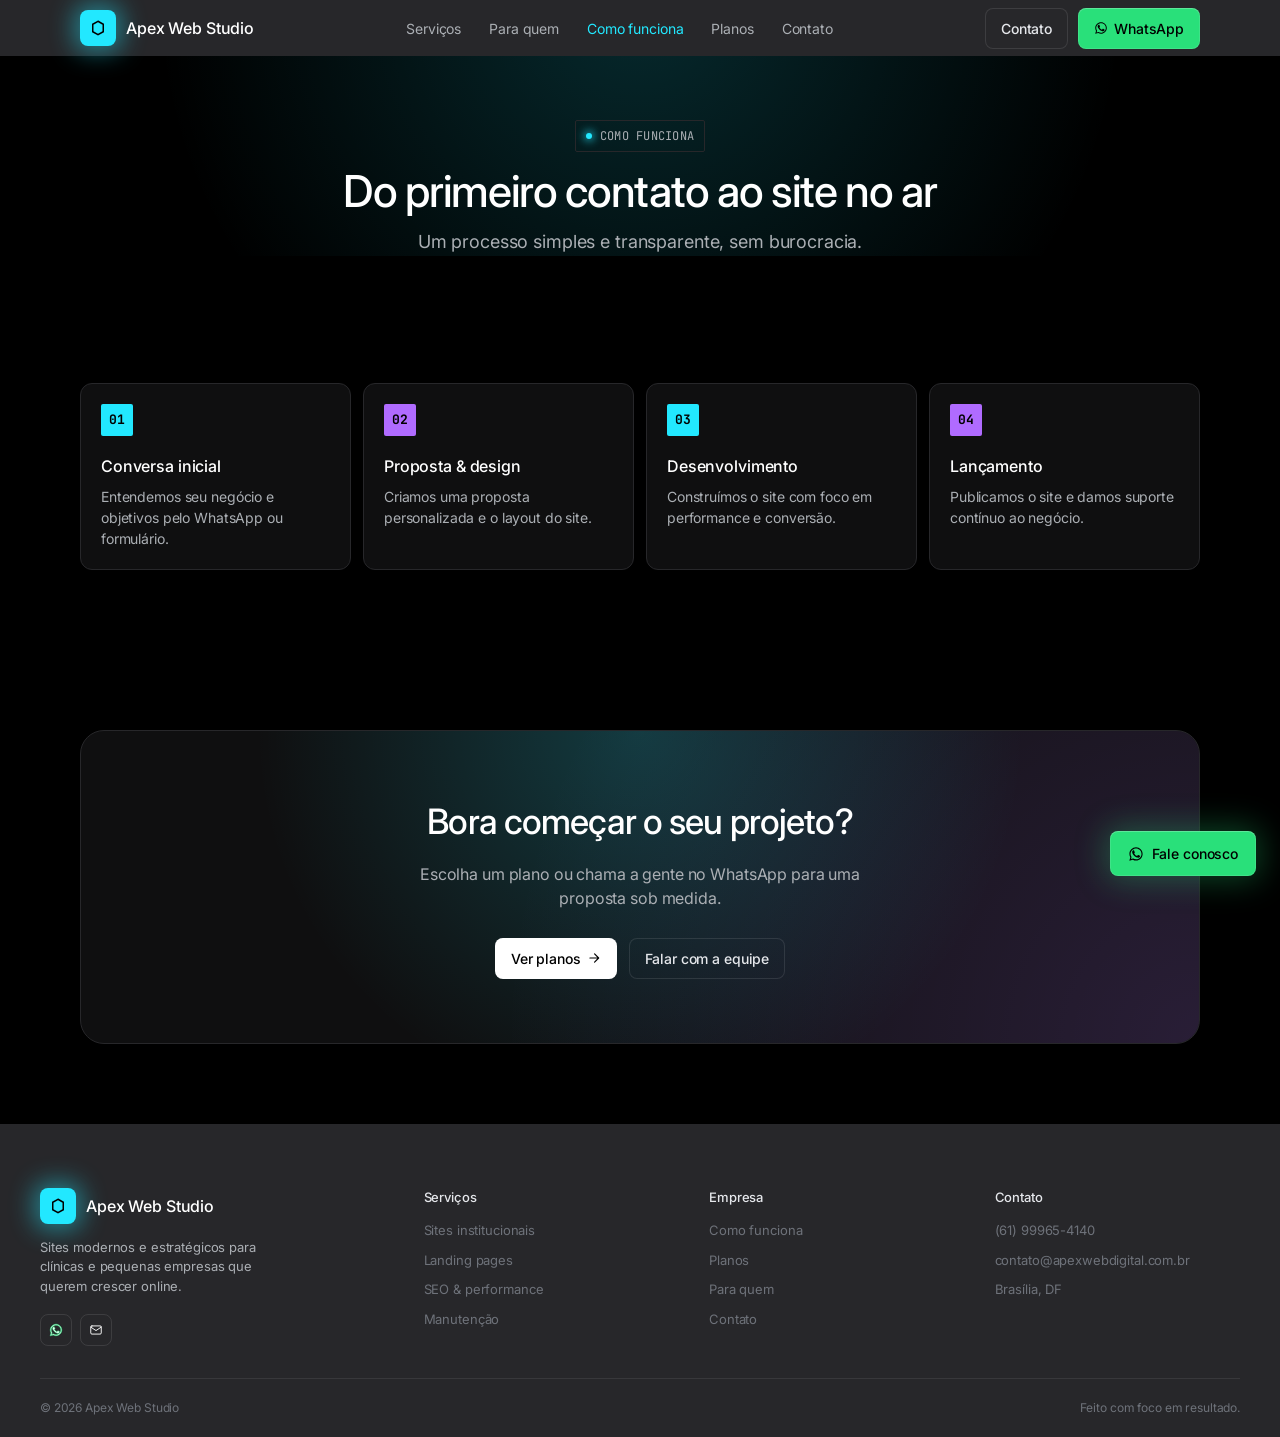
==== commit 093a22ec: "Corrigindo e-mail para contato@apexwebdigital.com.br" ====
--- a/como-funciona.html
+++ b/como-funciona.html
@@ -14,7 +14,7 @@
 <link rel="canonical" href="https://apexwebdigital.com.br/como-funciona.html">
 <link rel="preconnect" href="https://fonts.googleapis.com">
 <link rel="preconnect" href="https://fonts.gstatic.com" crossorigin>
-<link href="https://fonts.googleapis.com/css2?family=Plus+Jakarta+Sans:wght@400;500;600;700&family=JetBrains+Mono:wght@400&display=swap" rel="stylesheet">
+<link href="https://fonts.googleapis.com/css2?family=Inter:wght@400;500&family=JetBrains+Mono:wght@400&display=swap" rel="stylesheet">
 <link rel="stylesheet" href="assets/style.css">
 </head>
 <body>
@@ -26,26 +26,28 @@
   <symbol id="i-mail" viewBox="0 0 24 24" fill="none" stroke="currentColor" stroke-width="1.6" stroke-linecap="round" stroke-linejoin="round"><rect x="3" y="5" width="18" height="14" rx="2"/><path d="M3 7l9 6 9-6"/></symbol>
 </svg>
 
-<header class="header">
-  <a href="index.html" class="logo-container">
-    <div class="logo-icon"><svg viewBox="0 0 24 24" fill="none" stroke-width="2" stroke-linecap="round"><path d="M12 3l7 4v10l-7 4-7-4V7z"/></svg></div>
-    <span class="logo-text">Apex Web Studio</span>
-  </a>
-  <nav class="nav-links" id="navLinks">
-    <a href="servicos.html">Serviços</a>
-    <a href="para-quem.html">Para quem</a>
-    <a href="como-funciona.html" class="is-active">Como funciona</a>
-    <a href="planos.html">Planos</a>
-    <a href="contato.html">Contato</a>
-  </nav>
-  <div class="header-buttons">
-    <a href="contato.html" class="btn-outline">Contato</a>
-    <a href="https://wa.me/5561999654140?text=Ol%C3%A1!%20Quero%20um%20site%20para%20meu%20neg%C3%B3cio." target="_blank" rel="noopener" class="btn-whatsapp-header">
-      <span class="whatsapp-icon"><svg viewBox="0 0 24 24"><use href="#i-whatsapp"/></svg></span> WhatsApp
+<nav class="nav">
+  <div class="wrap">
+    <a href="index.html" class="brand">
+      <span class="brand-mark"><svg viewBox="0 0 24 24" fill="none" stroke-width="2" stroke-linecap="round"><path d="M12 3l7 4v10l-7 4-7-4V7z"/></svg></span>
+      Apex Web Studio
     </a>
-    <button class="menu-toggle" id="navToggle" aria-label="Menu" aria-expanded="false" aria-controls="navLinks"><svg viewBox="0 0 24 24" width="22" height="22"><use href="#i-menu"/></svg></button>
+    <div class="nav-links" id="navLinks">
+      <a href="servicos.html">Serviços</a>
+      <a href="para-quem.html">Para quem</a>
+      <a href="como-funciona.html" class="is-active">Como funciona</a>
+      <a href="planos.html">Planos</a>
+      <a href="contato.html">Contato</a>
+    </div>
+    <div class="nav-actions">
+      <a class="btn btn-ghost" href="contato.html">Contato</a>
+      <a class="btn btn-whatsapp" href="https://wa.me/5561999654140?text=Ol%C3%A1!%20Quero%20um%20site%20para%20meu%20neg%C3%B3cio." target="_blank" rel="noopener">
+        <svg viewBox="0 0 24 24"><use href="#i-whatsapp"/></svg> WhatsApp
+      </a>
+      <button class="nav-toggle" id="navToggle" aria-label="Menu" aria-expanded="false" aria-controls="navLinks"><svg viewBox="0 0 24 24" width="22" height="22"><use href="#i-menu"/></svg></button>
+    </div>
   </div>
-</header>
+</nav>
 
 <main>
 
@@ -104,9 +106,9 @@
 <footer>
   <div class="wrap footer-grid">
     <div class="footer-brand">
-      <a href="index.html" class="logo-container">
-        <div class="logo-icon"><svg viewBox="0 0 24 24" fill="none" stroke-width="2" stroke-linecap="round"><path d="M12 3l7 4v10l-7 4-7-4V7z"/></svg></div>
-        <span class="logo-text">Apex Web Studio</span>
+      <a href="index.html" class="brand">
+        <span class="brand-mark"><svg viewBox="0 0 24 24" fill="none" stroke-width="2" stroke-linecap="round"><path d="M12 3l7 4v10l-7 4-7-4V7z"/></svg></span>
+        Apex Web Studio
       </a>
       <p>Sites modernos e estratégicos para clínicas e pequenas empresas que querem crescer online.</p>
       <div class="footer-social">
--- a/assets/style.css
+++ b/assets/style.css
@@ -1,22 +1,21 @@
 :root{
-  --obsidian:#05080f;
+  --obsidian:#000000;
   --carbon:#0f0f10;
   --graphite:#27272a;
   --filament:#e5e7eb;
   --paper:#ffffff;
-  --fog:#94a3b8;
-  --ash:#64748b;
+  --fog:#abafb4;
+  --ash:#6e727a;
   --mist:#99a1af;
   --silver:#cad5e2;
   --slate:#364153;
 
-  --cyan:#00f0ff;
+  --cyan:#22e8ff;
   --violet:#b06bff;
   --amber:#ffc266;
-  --green:#25d366;
-  --green-dark:#128c7e;
-
-  --font-sans:'Plus Jakarta Sans',ui-sans-serif,system-ui,sans-serif;
+  --green:#29e07a;
+
+  --font-sans:'Inter',ui-sans-serif,system-ui,sans-serif;
   --font-mono:'JetBrains Mono',ui-monospace,SFMono-Regular,Menlo,monospace;
 
   --gap-section:80px;
@@ -31,9 +30,9 @@
 
   --hairline:rgba(255,255,255,.1) 0 0 0 1px inset, rgba(255,255,255,.15) 0 1px 0 0 inset;
   --shadow-card:rgba(0,0,0,.05) 0 1px 2px 0;
-  --glow-cyan:rgba(0,240,255,.25) 0 0 40px 6px;
+  --glow-cyan:rgba(34,232,255,.25) 0 0 40px 6px;
   --glow-violet:rgba(176,107,255,.25) 0 0 40px 6px;
-  --glow-green:rgba(18,140,126,.4) 0 0 32px 6px;
+  --glow-green:rgba(41,224,122,.3) 0 0 32px 4px;
 }
 
 *{ margin:0; padding:0; box-sizing:border-box; }
@@ -45,7 +44,6 @@
   font-size:16px;
   line-height:1.5;
   letter-spacing:-.008em;
-  overflow-x:hidden;
 }
 a{ color:inherit; text-decoration:none; }
 ul{ list-style:none; }
@@ -63,75 +61,48 @@
   :root{ --pad-card:16px; }
 }
 
-/* header */
-.header{
-  position:sticky; top:0; z-index:100;
-  display:flex; align-items:center; justify-content:space-between; gap:24px;
-  max-width:1200px; margin:0 auto;
-  padding:20px 80px;
-  background:rgba(5,8,15,.8);
-  backdrop-filter:blur(10px);
-  border-bottom:1px solid rgba(255,255,255,.05);
-}
-.logo-container{ display:flex; align-items:center; gap:10px; }
-.logo-icon{
-  width:24px; height:24px; border-radius:6px;
-  background:linear-gradient(135deg, #00f0ff, #0066ff);
-  box-shadow:0 0 10px rgba(0,240,255,.5);
+.nav{
+  position:sticky; top:0; z-index:50;
+  background:var(--graphite);
+  height:56px;
+}
+.nav .wrap{ height:100%; display:flex; align-items:center; justify-content:space-between; gap:24px; }
+.brand{ display:flex; align-items:center; gap:10px; font-weight:500; }
+.brand-mark{
+  width:36px; height:36px; border-radius:var(--radius-btn);
+  background:var(--cyan);
+  box-shadow:0 0 24px 6px rgba(34,232,255,.45);
   display:flex; align-items:center; justify-content:center;
 }
-.logo-icon svg{ width:14px; height:14px; stroke:#ffffff; }
-.logo-text{ font-weight:700; font-size:16px; }
+.brand-mark svg{ width:18px; height:18px; stroke:var(--obsidian); }
 
 .nav-links{ display:flex; gap:28px; font-size:14px; color:var(--fog); }
-.nav-links a:hover{ color:#ffffff; }
+.nav-links a:hover{ color:var(--paper); }
 .nav-links a.is-active{ color:var(--cyan); }
 
-.header-buttons{ display:flex; align-items:center; gap:15px; }
-.btn-outline, .btn-whatsapp-header{
-  background:transparent;
-  border:1px solid rgba(255,255,255,.15);
-  color:#ffffff;
-  padding:8px 16px;
-  border-radius:6px;
-  font-size:13px;
-  font-weight:500;
-  transition:background .2s ease;
-}
-.btn-outline:hover, .btn-whatsapp-header:hover{ background:rgba(255,255,255,.05); }
-.btn-whatsapp-header{
-  border-color:rgba(0,230,118,.4);
-  color:#00e676;
-  display:inline-flex; align-items:center; gap:6px;
-}
-.btn-whatsapp-header .whatsapp-icon svg{ width:16px; height:16px; }
-.menu-toggle{ display:none; background:none; border:0; color:var(--paper); }
+.nav-actions{ display:flex; align-items:center; gap:10px; }
+.nav-toggle{ display:none; background:none; border:0; color:var(--paper); }
 
 @media (max-width:860px){
   .nav-links{
-    display:none; position:absolute; top:100%; left:0; right:0;
+    display:none; position:absolute; top:56px; left:0; right:0;
     flex-direction:column; gap:16px;
-    background:rgba(5,8,15,.96);
-    backdrop-filter:blur(12px);
-    border-bottom:1px solid rgba(255,255,255,.1);
+    background:var(--graphite);
     padding:20px 40px;
     box-shadow:rgba(0,0,0,.4) 0 8px 16px;
   }
   .nav-links.is-open{ display:flex; }
-  .menu-toggle{ display:block; }
-}
-
-/* buttons */
+  .nav-toggle{ display:block; }
+}
+
 .btn{
   display:inline-flex; align-items:center; gap:6px;
   border-radius:var(--radius-btn);
   padding:10px 16px;
   font-size:14px; font-weight:500;
   border:0;
-  transition:box-shadow .2s ease, background .2s ease, transform .2s ease;
-}
-.btn:hover{ transform:translateY(-2px); }
-.btn:active{ transform:translateY(0) scale(.96); }
+  transition:box-shadow .2s ease, background .2s ease;
+}
 .btn svg{ width:14px; height:14px; }
 .btn-primary{
   background:var(--paper); color:var(--obsidian);
@@ -144,7 +115,7 @@
 }
 .btn-ghost:hover{ background:var(--graphite); }
 .btn-whatsapp{
-  background:var(--green); color:#ffffff;
+  background:var(--green); color:var(--obsidian);
   box-shadow:var(--hairline);
 }
 .btn-whatsapp:hover{ box-shadow:var(--hairline), var(--glow-green); }
@@ -154,9 +125,9 @@
   display:inline-flex; align-items:center; gap:8px;
   font-family:var(--font-mono); font-size:13px; color:var(--filament);
   background:var(--carbon);
-  border:1px solid rgba(37,211,102,.35);
+  border:1px solid rgba(41,224,102,.35);
   border-radius:var(--radius-btn);
-  padding:8px 14px;
+  padding:10px 16px;
   transition:border-color .2s ease;
 }
 .command-badge svg:first-child{ width:14px; height:14px; stroke:var(--green); flex-shrink:0; }
@@ -172,171 +143,129 @@
   border-radius:var(--radius-badge);
   padding:6px 10px;
 }
-.tag .dot{ width:6px; height:6px; border-radius:50%; background:var(--cyan); box-shadow:0 0 8px 2px rgba(0,240,255,.7); }
+.tag .dot{ width:6px; height:6px; border-radius:50%; background:var(--cyan); box-shadow:0 0 8px 2px rgba(34,232,255,.7); }
 .tag.violet .dot{ background:var(--violet); box-shadow:0 0 8px 2px rgba(176,107,255,.7); }
 
-/* hero */
-.hero-section{
+.hero .wrap{
+  display:grid; grid-template-columns:1fr 1fr; gap:56px; align-items:center;
+  padding-top:72px; padding-bottom:96px;
   position:relative;
-  display:flex; justify-content:space-between; align-items:center;
-  padding:60px 80px;
-  min-height:80vh;
-  background:
-    radial-gradient(circle at 10% 20%, rgba(0,168,232,.15) 0%, transparent 40%),
-    radial-gradient(circle at 90% 60%, rgba(212,160,23,.1) 0%, transparent 35%),
-    #05080f;
-  overflow:hidden;
-}
-
-.tag-badge{
-  display:inline-flex; align-items:center; gap:8px;
-  font-size:11px; font-weight:600; letter-spacing:1px;
-  color:var(--cyan);
-  background:rgba(0,240,255,.05);
-  border:1px solid rgba(0,240,255,.2);
-  border-radius:20px;
-  padding:6px 12px;
-  text-transform:uppercase;
+}
+.hero-copy{ position:relative; z-index:1; }
+.hero-copy .tag{ margin-bottom:24px; }
+.hero-copy h1{
+  font-size:56px; font-weight:500; line-height:1; letter-spacing:-.04em;
   margin-bottom:20px;
 }
-.tag-badge .dot{
-  width:6px; height:6px; border-radius:50%; background:var(--cyan);
-  box-shadow:0 0 8px var(--cyan);
-  animation:tag-pulse 2s ease-in-out infinite;
-}
-@keyframes tag-pulse{ 0%, 100%{ opacity:1; } 50%{ opacity:.35; } }
-
-.hero-content{ position:relative; z-index:2; max-width:550px; }
-.hero-content h1{
-  font-size:48px; font-weight:700; line-height:1.1;
-  margin-bottom:20px;
-}
-.hero-content h1 span{ color:var(--cyan); }
-.hero-description{
-  color:var(--fog);
-  font-size:16px; line-height:1.6;
-  margin-bottom:35px;
-}
-.hero-cta{ display:flex; align-items:center; gap:15px; flex-wrap:wrap; }
+.hero-copy h1 em{ font-style:normal; color:var(--cyan); }
+.hero-copy p{
+  font-size:18px; line-height:1.4; color:var(--fog);
+  max-width:440px; margin-bottom:32px;
+}
+.hero-cta{
+  display:flex;
+  gap:15px;
+  align-items:center;
+  flex-wrap:wrap;
+}
+
 .btn-white{
-  background:#ffffff; color:#05080f;
-  padding:14px 28px; border-radius:8px;
-  font-weight:600; font-size:15px;
+  background:#ffffff;
+  color:#05080f;
+  padding:14px 28px;
+  border-radius:8px;
+  font-weight:600;
+  text-decoration:none;
+  font-size:15px;
   box-shadow:0 4px 20px rgba(255,255,255,.2);
   transition:transform .2s;
 }
 .btn-white:hover{ transform:translateY(-2px); }
+
 .btn-green-glow{
-  display:flex; align-items:center; gap:8px;
   background:linear-gradient(135deg, #00c853, #00e676);
   color:#ffffff;
-  padding:14px 28px; border-radius:8px;
-  font-weight:600; font-size:15px;
+  padding:14px 28px;
+  border-radius:8px;
+  font-weight:600;
+  text-decoration:none;
+  font-size:15px;
   box-shadow:0 0 25px rgba(0,230,118,.4);
   border:1px solid rgba(255,255,255,.2);
+  display:inline-flex;
+  align-items:center;
+  gap:10px;
   transition:transform .2s;
 }
 .btn-green-glow:hover{ transform:translateY(-2px); }
-.btn-white:active, .btn-green-glow:active{ transform:scale(.96); }
-
-.hero-visual{ position:relative; z-index:2; }
+
+.whatsapp-icon{
+  width:20px;
+  height:20px;
+  fill:#ffffff;
+}
+
+.hero-visual{ position:relative; }
 .hero-visual::before{
   content:'';
-  position:absolute; inset:-60px;
-  background:radial-gradient(circle at 60% 40%, rgba(0,240,255,.35), transparent 65%),
-             radial-gradient(circle at 20% 80%, rgba(212,160,23,.2), transparent 60%);
+  position:absolute; inset:-40px;
+  background:radial-gradient(circle at 60% 40%, rgba(34,232,255,.2), transparent 70%),
+             radial-gradient(circle at 20% 80%, rgba(176,107,255,.14), transparent 60%);
   z-index:0;
 }
-.browser-mockup{
+.editor{
   position:relative; z-index:1;
-  width:480px; max-width:100%;
-  background:rgba(10,15,26,.85);
-  border:1px solid rgba(0,240,255,.2);
-  border-radius:12px;
-  box-shadow:0 20px 50px rgba(0,0,0,.8), 0 0 30px rgba(0,168,232,.2);
-  backdrop-filter:blur(10px);
+  background:var(--carbon);
+  border:1px solid var(--graphite);
+  border-radius:var(--radius-card);
+  box-shadow:var(--shadow-card), var(--glow-cyan);
   overflow:hidden;
 }
-.browser-header{
-  display:flex; align-items:center; justify-content:space-between; gap:12px;
-  padding:12px 16px;
-  background:rgba(255,255,255,.02);
-  border-bottom:1px solid rgba(255,255,255,.05);
-  font-size:12px; color:var(--ash);
-}
-.browser-dots{ display:flex; gap:6px; }
-.browser-dots span{ width:8px; height:8px; border-radius:50%; background:rgba(255,255,255,.2); }
-.browser-url{ flex:1; text-align:center; font-family:var(--font-mono); font-size:13px; color:var(--ash); }
-.status-badge{
-  display:flex; align-items:center; gap:6px;
-  font-size:10px; color:#00e676;
-  background:rgba(0,230,118,.1); border:1px solid rgba(0,230,118,.3);
-  border-radius:10px; padding:2px 8px;
-  white-space:nowrap;
-}
-.status-badge .green-dot{
-  width:5px; height:5px; border-radius:50%; background:#00e676; box-shadow:0 0 6px #00e676;
-}
-.browser-body{
-  padding:20px;
-  font-family:'Courier New', Courier, monospace;
-  font-size:13px; line-height:1.7;
-  color:#38bdf8;
-  background:rgba(0,0,0,.3);
-}
-.browser-body .kw{ color:var(--violet); }
-.browser-body .fn{ color:var(--cyan); }
-.browser-body .title{ color:var(--amber); }
-.browser-body .attr, .browser-body .str{ color:var(--green); }
-.browser-body .cm{ color:var(--slate); }
-.browser-body .in{ padding-left:20px; }
-
-.browser-metrics{
-  display:grid; grid-template-columns:repeat(3,1fr);
-  border-top:1px solid rgba(255,255,255,.05);
-  background:rgba(5,8,15,.5);
-  text-align:center;
-}
-.metric{ padding:15px 10px; border-right:1px solid rgba(255,255,255,.05); }
-.metric:last-child{ border-right:none; }
-.metric-value{ display:block; font-size:16px; font-weight:700; color:#ffffff; margin-bottom:2px; }
-.metric-label{ font-size:11px; color:var(--ash); }
-
-.next-section{
-  text-align:center; max-width:640px; margin:0 auto;
-  padding:80px 20px 40px;
-  background:linear-gradient(180deg, #05080f 0%, #020408 100%);
-}
-.next-section h2{ font-size:32px; font-weight:700; margin-bottom:10px; }
-.next-section p{ color:var(--ash); font-size:15px; }
+.editor-bar{
+  display:flex; align-items:center; padding:12px 16px;
+  border-bottom:1px solid var(--graphite);
+}
+.editor-dots{ display:flex; gap:6px; }
+.editor-dots span{ width:8px; height:8px; border-radius:50%; background:var(--graphite); }
+.editor-file{ flex:1; text-align:center; font-family:var(--font-mono); font-size:13px; color:var(--mist); }
+.editor-copy{ width:14px; height:14px; stroke:var(--mist); }
+.editor-body{ padding:24px; font-family:var(--font-mono); font-size:13px; line-height:1.7; }
+.editor-body .kw{ color:var(--amber); }
+.editor-body .str{ color:var(--cyan); }
+.editor-body .cm{ color:var(--slate); }
+.editor-body .in{ padding-left:20px; }
+
+.editor-stats{
+  display:grid; grid-template-columns:repeat(3,1fr); gap:1px;
+  background:var(--graphite); border-top:1px solid var(--graphite);
+}
+.editor-stats div{ background:var(--carbon); padding:16px; text-align:center; }
+.editor-stats strong{ display:block; font-size:20px; font-weight:500; color:var(--cyan); }
+.editor-stats span{ font-size:12px; color:var(--ash); }
 
 @media (max-width:980px){
-  .hero-section{ flex-direction:column; padding:48px 24px; min-height:0; text-align:center; }
-  .hero-cta{ justify-content:center; }
-  .hero-visual{ order:-1; margin-bottom:40px; }
-  .hero-content h1{ font-size:36px; }
-}
-
-/* page header (non-home pages) */
+  .hero .wrap{ grid-template-columns:1fr; padding-top:48px; }
+  .hero-visual{ order:-1; max-width:460px; margin:0 auto; }
+  .hero-copy h1{ font-size:42px; }
+}
+
 .page-header{ position:relative; text-align:center; padding:64px 0 48px; overflow:hidden; }
 .page-header::before{
   content:''; position:absolute; left:0; right:0; top:-60px; height:260px; z-index:-1;
 }
-.page-header.glow-cyan::before{ background:radial-gradient(circle at 50% 0%, rgba(0,240,255,.18), transparent 70%); }
+.page-header.glow-cyan::before{ background:radial-gradient(circle at 50% 0%, rgba(34,232,255,.18), transparent 70%); }
 .page-header.glow-violet::before{ background:radial-gradient(circle at 50% 0%, rgba(176,107,255,.2), transparent 70%); }
 .page-header .tag{ margin:0 auto 16px; }
 .page-header h1{ font-size:44px; font-weight:500; letter-spacing:-.03em; line-height:1.05; margin-bottom:14px; }
 .page-header p{ font-size:18px; color:var(--fog); max-width:520px; margin:0 auto; }
 
-/* section heading */
 .heading{ max-width:600px; margin-bottom:48px; }
 .heading.center{ margin-left:auto; margin-right:auto; text-align:center; }
 .heading .tag{ margin-bottom:16px; }
 .heading h2{ font-size:35px; font-weight:500; letter-spacing:-.025em; line-height:1; margin-bottom:16px; }
 .heading p{ font-size:18px; line-height:1.4; color:var(--fog); }
 
-/* cards grid */
-.grid{ display:grid; gap:var(--gap-element); perspective:1000px; }
+.grid{ display:grid; gap:var(--gap-element); }
 .grid-3{ grid-template-columns:repeat(3,1fr); }
 .grid-4{ grid-template-columns:repeat(4,1fr); }
 
@@ -353,30 +282,25 @@
   border:1px solid var(--graphite);
   border-radius:var(--radius-card);
   padding:var(--pad-card);
-  box-shadow:var(--shadow-card), inset 0 1px 0 rgba(255,255,255,.04);
-  transition:transform .25s ease, border-color .25s ease, box-shadow .25s ease;
-}
-.card:hover{
-  transform:translateY(-6px) rotateX(3deg);
-  border-color:rgba(0,240,255,.35);
-  box-shadow:0 20px 40px rgba(0,0,0,.45), inset 0 1px 0 rgba(255,255,255,.06);
-}
+  box-shadow:var(--shadow-card);
+  transition:transform .2s ease, border-color .2s ease;
+}
+.card:hover{ transform:translateY(-3px); }
 .card-icon{
   width:40px; height:40px;
   border-radius:var(--radius-btn);
   border:1px solid var(--graphite);
-  box-shadow:inset 0 1px 0 rgba(255,255,255,.06);
   display:flex; align-items:center; justify-content:center;
   margin-bottom:20px;
 }
 .card-icon svg{ width:18px; height:18px; stroke:var(--silver); }
-.card-icon.c-cyan{ background:rgba(0,240,255,.1); border-color:rgba(0,240,255,.4); }
+.card-icon.c-cyan{ background:rgba(34,232,255,.1); border-color:rgba(34,232,255,.4); }
 .card-icon.c-cyan svg{ stroke:var(--cyan); }
 .card-icon.c-violet{ background:rgba(176,107,255,.1); border-color:rgba(176,107,255,.4); }
 .card-icon.c-violet svg{ stroke:var(--violet); }
 .card-icon.c-amber{ background:rgba(255,194,102,.1); border-color:rgba(255,194,102,.4); }
 .card-icon.c-amber svg{ stroke:var(--amber); }
-.card-icon.c-green{ background:rgba(37,211,102,.1); border-color:rgba(37,211,102,.4); }
+.card-icon.c-green{ background:rgba(41,224,122,.1); border-color:rgba(41,224,122,.4); }
 .card-icon.c-green svg{ stroke:var(--green); }
 .card h3{ font-size:16px; font-weight:500; margin-bottom:8px; }
 .card p{ font-size:14px; color:var(--fog); }
@@ -384,7 +308,6 @@
 .segment{ text-align:center; }
 .segment .card-icon{ margin:0 auto 16px; }
 
-/* process */
 .step-num{
   display:inline-flex; align-items:center; justify-content:center;
   width:32px; height:32px;
@@ -397,7 +320,6 @@
 .step h4{ font-size:16px; font-weight:500; margin-bottom:8px; }
 .step p{ font-size:14px; color:var(--fog); }
 
-/* pricing */
 .price-card{ display:flex; flex-direction:column; }
 .price-card.is-featured{
   border-color:rgba(176,107,255,.45);
@@ -413,7 +335,6 @@
 .price-card li svg{ width:16px; height:16px; stroke:var(--cyan); flex-shrink:0; margin-top:2px; }
 .price-card.is-featured li svg{ stroke:var(--violet); }
 
-/* testimonials */
 .testimonial .stars{ color:var(--amber); font-size:14px; letter-spacing:2px; margin-bottom:16px; }
 .testimonial p{ font-size:14px; color:var(--filament); margin-bottom:20px; }
 .testimonial-author{ display:flex; align-items:center; gap:12px; }
@@ -426,7 +347,6 @@
 .testimonial-author strong{ display:block; font-size:13px; font-weight:500; }
 .testimonial-author span{ font-size:12px; color:var(--ash); }
 
-/* faq */
 .faq{ max-width:720px; margin:0 auto; }
 .faq-item{
   border:1px solid var(--graphite);
@@ -446,7 +366,6 @@
 .faq-a p{ font-size:14px; color:var(--fog); padding:0 20px 18px; }
 .faq-item.is-open .faq-a{ max-height:160px; }
 
-/* contact */
 .contact{
   display:grid; grid-template-columns:.85fr 1.15fr; gap:40px;
   background:var(--carbon);
@@ -477,7 +396,7 @@
 .field input::placeholder, .field textarea::placeholder{ color:var(--ash); }
 .field input:focus, .field select:focus, .field textarea:focus{
   outline:0;
-  box-shadow:rgba(0,240,255,.6) 0 0 0 1px inset;
+  box-shadow:rgba(34,232,255,.6) 0 0 0 1px inset;
 }
 .field textarea{ min-height:96px; resize:vertical; }
 .field-row{ display:grid; grid-template-columns:1fr 1fr; gap:16px; }
@@ -495,7 +414,6 @@
   .field-row{ grid-template-columns:1fr; }
 }
 
-/* cta banner */
 .cta{
   position:relative;
   text-align:center;
@@ -508,7 +426,7 @@
 .cta::before{
   content:'';
   position:absolute; inset:0;
-  background:radial-gradient(circle at 50% 0%, rgba(0,240,255,.2), transparent 60%),
+  background:radial-gradient(circle at 50% 0%, rgba(34,232,255,.2), transparent 60%),
              radial-gradient(circle at 100% 100%, rgba(176,107,255,.16), transparent 60%);
 }
 .cta-content{ position:relative; }
@@ -516,7 +434,6 @@
 .cta p{ font-size:16px; color:var(--fog); max-width:460px; margin:0 auto 28px; }
 .cta-actions{ display:flex; justify-content:center; gap:var(--gap-element); flex-wrap:wrap; }
 
-/* footer */
 footer{ background:var(--graphite); }
 .footer-grid{
   display:grid; grid-template-columns:1.4fr 1fr 1fr 1fr; gap:40px;
@@ -550,7 +467,6 @@
   .footer-grid{ grid-template-columns:1fr; }
 }
 
-/* whatsapp float */
 .wa-float{
   position:fixed; right:24px; bottom:24px; z-index:60;
   display:flex; align-items:center; gap:8px;
